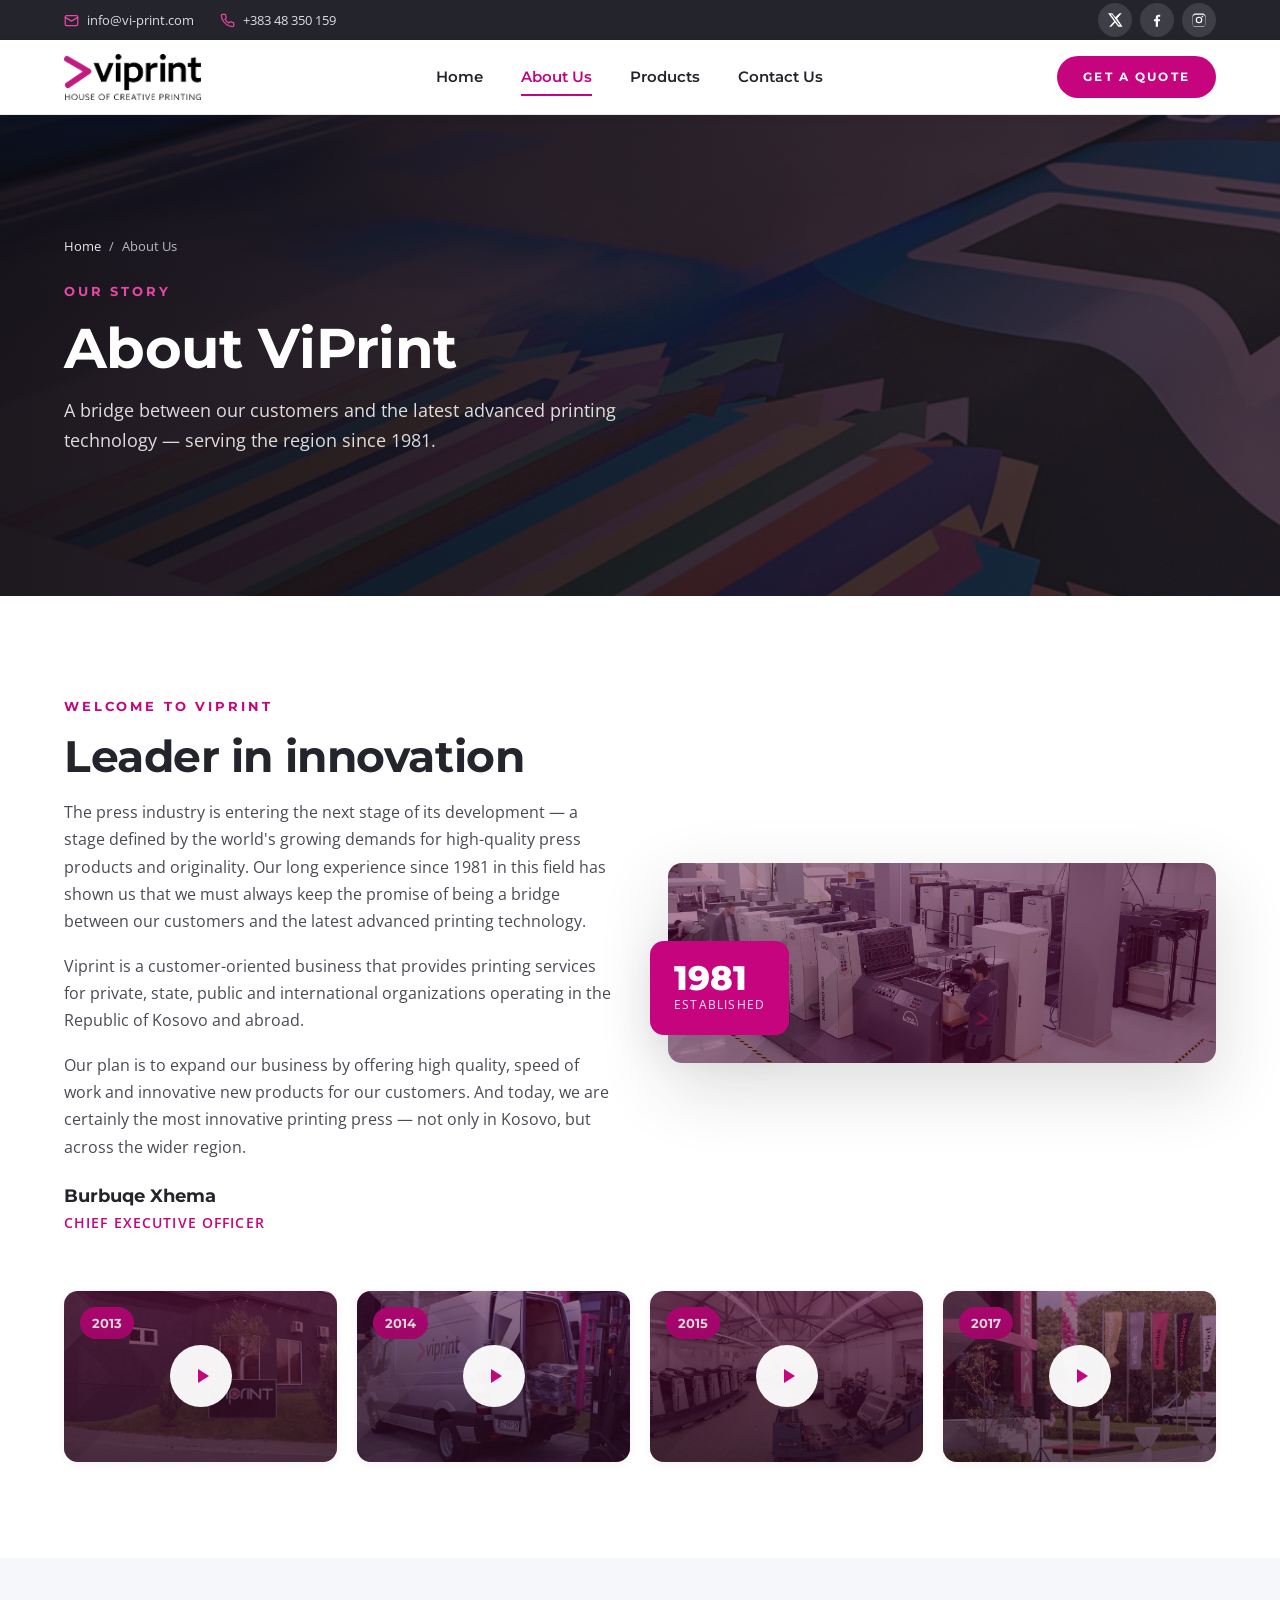
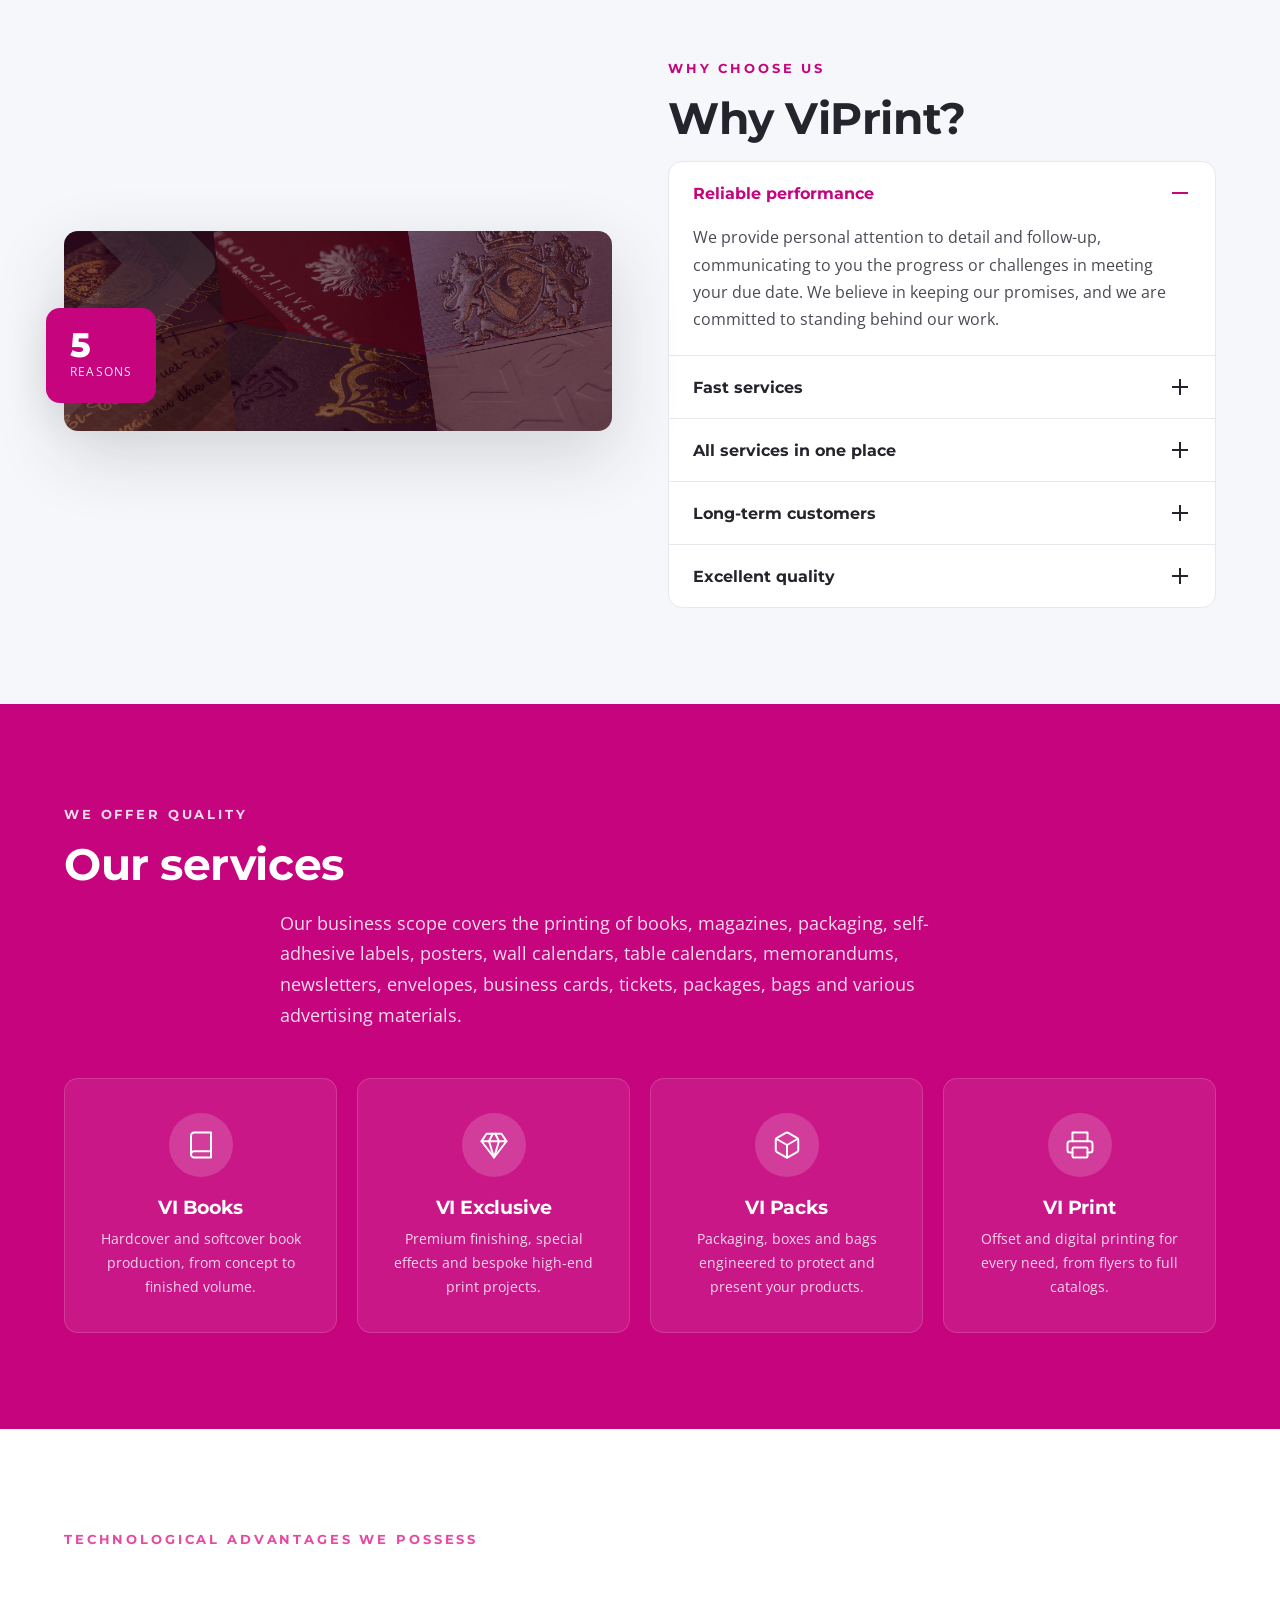
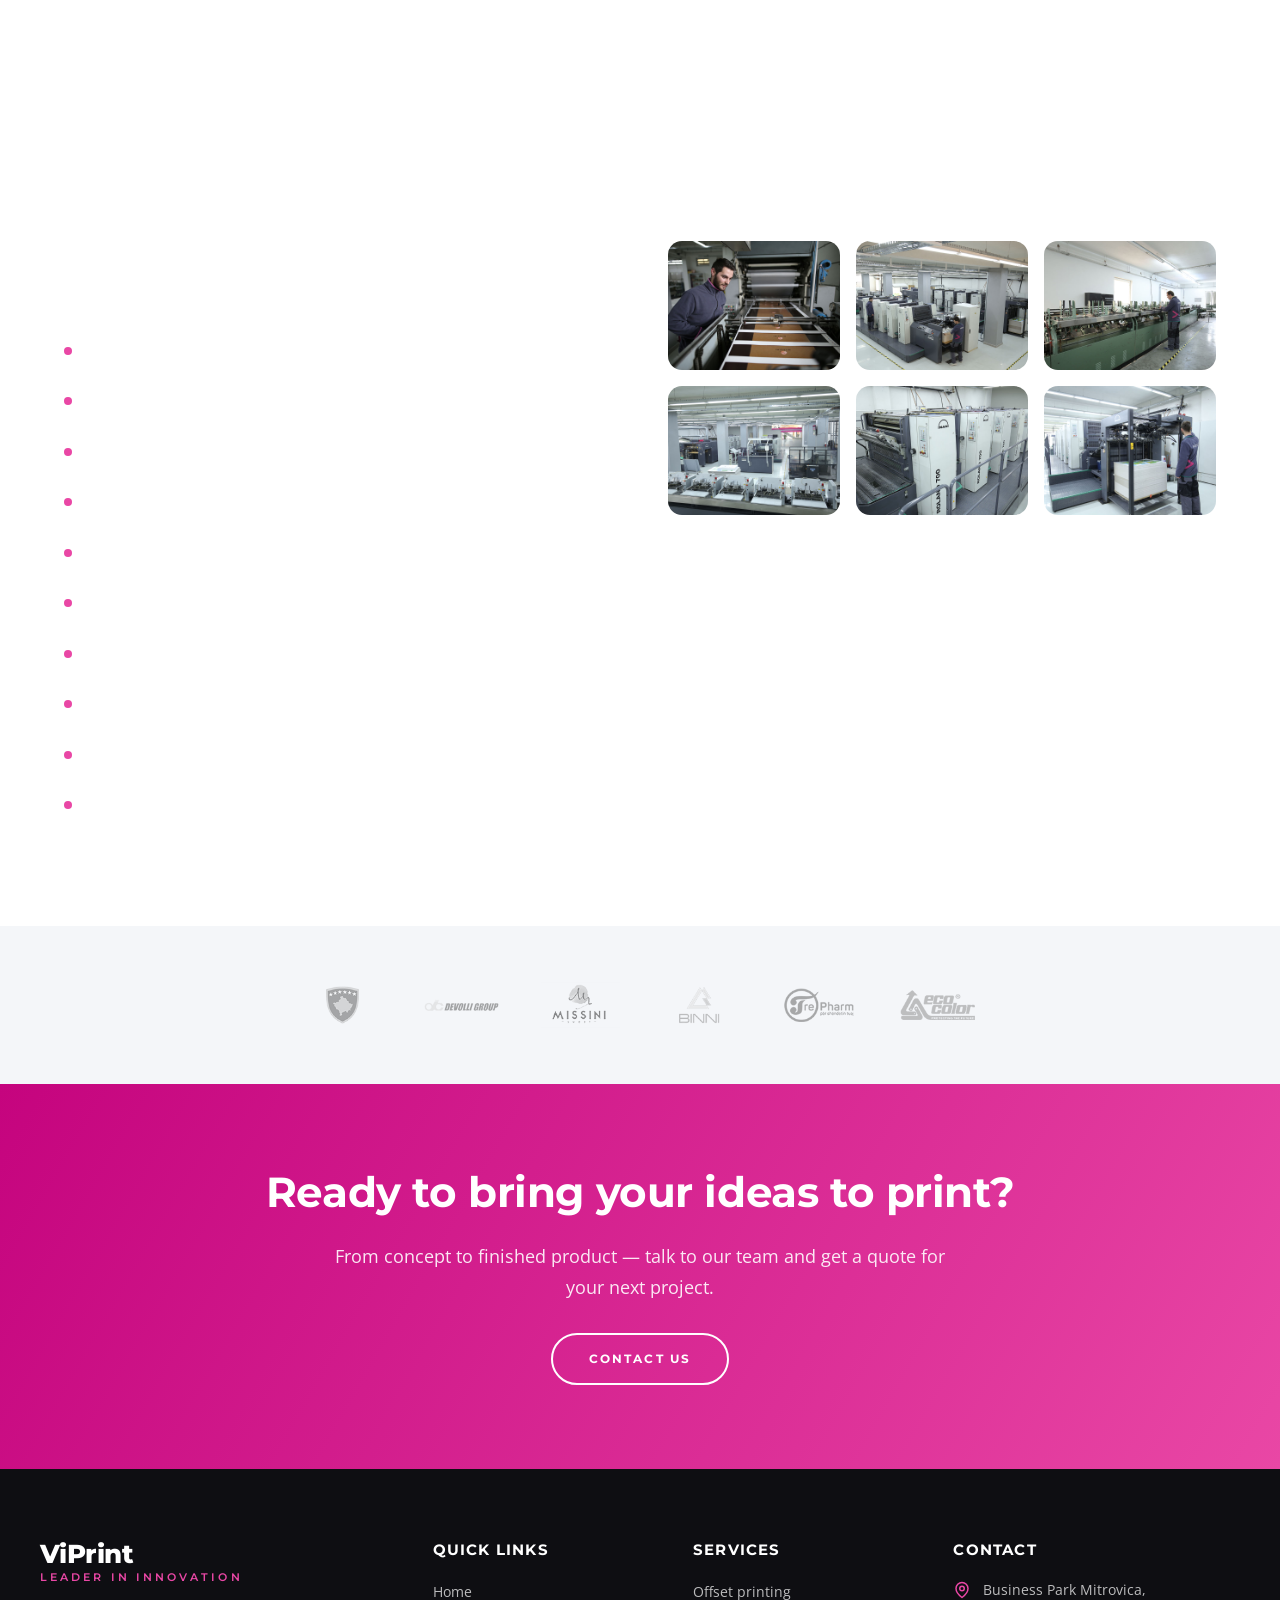
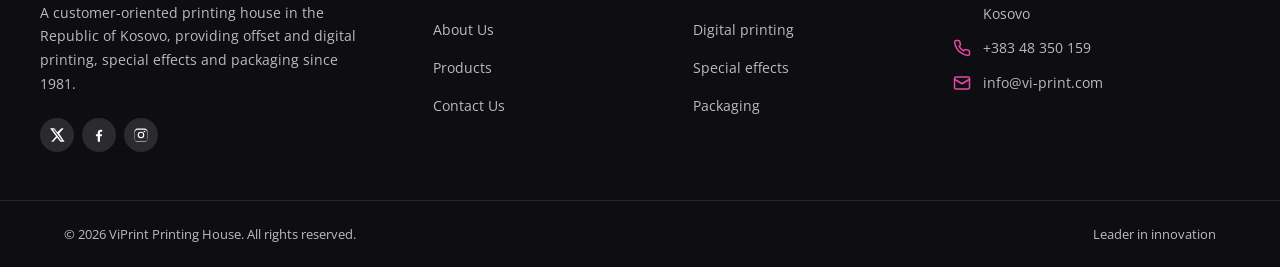
==== about.html @ cc1f87f1 "commit1" ====
<!DOCTYPE html>
<html lang="en">
<head>
  <meta charset="UTF-8" />
  <meta name="viewport" content="width=device-width, initial-scale=1.0" />
  <title>About Us — ViPrint | Leader in Innovation</title>
  <meta name="description" content="Learn about ViPrint — a customer-oriented printing house in Kosovo providing offset and digital printing since 1981." />
  <link rel="preconnect" href="https://fonts.googleapis.com" />
  <link rel="preconnect" href="https://fonts.gstatic.com" crossorigin />
  <link href="https://fonts.googleapis.com/css2?family=Montserrat:wght@500;600;700;800&family=Open+Sans:wght@400;600;700&display=swap" rel="stylesheet" />
  <link rel="stylesheet" href="css/style.css" />
</head>
<body>

  <!-- ============================ HEADER ============================ -->
  <header class="site-header">
    <div class="topbar">
      <div class="container topbar-inner">
        <div class="topbar-contact">
          <a href="mailto:info@vi-print.com">
            <svg viewBox="0 0 24 24" fill="none" stroke-width="2" stroke-linecap="round" stroke-linejoin="round"><rect x="2" y="4" width="20" height="16" rx="2"/><path d="m22 7-10 6L2 7"/></svg>
            <span class="hide-sm">info@vi-print.com</span>
          </a>
          <a href="tel:+38348350159">
            <svg viewBox="0 0 24 24" fill="none" stroke-width="2" stroke-linecap="round" stroke-linejoin="round"><path d="M22 16.92v3a2 2 0 0 1-2.18 2 19.79 19.79 0 0 1-8.63-3.07 19.5 19.5 0 0 1-6-6 19.79 19.79 0 0 1-3.07-8.67A2 2 0 0 1 4.11 2h3a2 2 0 0 1 2 1.72 12.84 12.84 0 0 0 .7 2.81 2 2 0 0 1-.45 2.11L8.09 9.91a16 16 0 0 0 6 6l1.27-1.27a2 2 0 0 1 2.11-.45 12.84 12.84 0 0 0 2.81.7A2 2 0 0 1 22 16.92z"/></svg>
            <span class="hide-sm">+383 48 350 159</span>
          </a>
        </div>
        <div class="social topbar-social">
          <a href="https://twitter.com/viprintks" target="_blank" rel="noopener" aria-label="Twitter"><svg viewBox="0 0 24 24"><path d="M18.9 2H22l-6.8 7.8L23.3 22h-6.3l-4.9-6.4L6.5 22H3.4l7.3-8.3L1.6 2h6.4l4.4 5.9L18.9 2zm-1.1 18h1.7L7.6 3.9H5.8L17.8 20z"/></svg></a>
          <a href="https://web.facebook.com/viprintks/" target="_blank" rel="noopener" aria-label="Facebook"><svg viewBox="0 0 24 24"><path d="M13.5 22v-8h2.7l.4-3.2h-3.1V8.7c0-.9.3-1.6 1.6-1.6h1.7V4.2c-.3 0-1.3-.1-2.5-.1-2.5 0-4.2 1.5-4.2 4.3v2.4H7.4V14h2.7v8h3.4z"/></svg></a>
          <a href="https://www.instagram.com/viprintks/" target="_blank" rel="noopener" aria-label="Instagram"><svg viewBox="0 0 24 24"><path d="M12 2.2c3.2 0 3.6 0 4.8.1 1.2.1 1.8.2 2.2.4.6.2 1 .5 1.4.9.4.4.7.8.9 1.4.2.4.4 1 .4 2.2.1 1.2.1 1.6.1 4.8s0 3.6-.1 4.8c-.1 1.2-.2 1.8-.4 2.2-.2.6-.5 1-.9 1.4-.4.4-.8.7-1.4.9-.4.2-1 .4-2.2.4-1.2.1-1.6.1-4.8.1s-3.6 0-4.8-.1c-1.2-.1-1.8-.2-2.2-.4-.6-.2-1-.5-1.4-.9-.4-.4-.7-.8-.9-1.4-.2-.4-.4-1-.4-2.2C2.2 15.6 2.2 15.2 2.2 12s0-3.6.1-4.8c.1-1.2.2-1.8.4-2.2.2-.6.5-1 .9-1.4.4-.4.8-.7 1.4-.9.4-.2 1-.4 2.2-.4C8.4 2.2 8.8 2.2 12 2.2zm0 1.8c-3.1 0-3.5 0-4.7.1-1.1.1-1.7.2-2.1.4-.5.2-.9.4-1.2.8-.4.4-.6.7-.8 1.2-.2.4-.3 1-.4 2.1-.1 1.2-.1 1.6-.1 4.7s0 3.5.1 4.7c.1 1.1.2 1.7.4 2.1.2.5.4.9.8 1.2.4.4.7.6 1.2.8.4.2 1 .3 2.1.4 1.2.1 1.6.1 4.7.1s3.5 0 4.7-.1c1.1-.1 1.7-.2 2.1-.4.5-.2.9-.4 1.2-.8.4-.4.6-.7.8-1.2.2-.4.3-1 .4-2.1.1-1.2.1-1.6.1-4.7s0-3.5-.1-4.7c-.1-1.1-.2-1.7-.4-2.1-.2-.5-.4-.9-.8-1.2-.4-.4-.7-.6-1.2-.8-.4-.2-1-.3-2.1-.4-1.2-.1-1.6-.1-4.7-.1zm0 3.1a4.9 4.9 0 1 1 0 9.8 4.9 4.9 0 0 1 0-9.8zm0 8.1a3.2 3.2 0 1 0 0-6.4 3.2 3.2 0 0 0 0 6.4zm6.2-8.3a1.1 1.1 0 1 1-2.3 0 1.1 1.1 0 0 1 2.3 0z"/></svg></a>
        </div>
      </div>
    </div>
    <div class="mainbar">
      <div class="container mainbar-inner">
        <a class="brand" href="index.html"><img src="assets/Logo_Black-1.png" alt="ViPrint — Leader in innovation" /></a>
        <nav class="nav" id="nav">
          <a href="index.html">Home</a>
          <a href="about.html">About Us</a>
          <a href="products.html">Products</a>
          <a href="contact.html">Contact Us</a>
        </nav>
        <a href="contact.html" class="btn btn-primary header-cta">Get a Quote</a>
        <button class="nav-toggle" id="navToggle" aria-label="Menu"><span></span><span></span><span></span></button>
      </div>
    </div>
  </header>

  <!-- ============================ PAGE HERO ============================ -->
  <section class="page-hero" style="background-image:url('assets/header-bg.jpg')">
    <div class="container">
      <nav class="breadcrumb"><a href="index.html">Home</a><span>/</span><span>About Us</span></nav>
      <span class="eyebrow">Our story</span>
      <h1>About ViPrint</h1>
      <p>A bridge between our customers and the latest advanced printing technology — serving the region since 1981.</p>
    </div>
  </section>

  <!-- ============================ ABOUT STORY ============================ -->
  <section class="section">
    <div class="container">
      <div class="split">
        <div class="reveal">
          <span class="eyebrow">Welcome to ViPrint</span>
          <h2 class="section-title">Leader in innovation</h2>
          <p>The press industry is entering the next stage of its development — a stage defined by the world's growing demands for high-quality press products and originality. Our long experience since 1981 in this field has shown us that we must always keep the promise of being a bridge between our customers and the latest advanced printing technology.</p>
          <p>Viprint is a customer-oriented business that provides printing services for private, state, public and international organizations operating in the Republic of Kosovo and abroad.</p>
          <p>Our plan is to expand our business by offering high quality, speed of work and innovative new products for our customers. And today, we are certainly the most innovative printing press — not only in Kosovo, but across the wider region.</p>
          <div class="ceo" style="margin-top:20px">
            <div class="name">Burbuqe Xhema</div>
            <div class="role">Chief Executive Officer</div>
          </div>
        </div>
        <div class="split-media reveal" data-delay="1">
          <img src="assets/slide-2.jpg" alt="ViPrint printing press in operation" />
          <div class="badge">
            <div class="big">1981</div>
            <div class="small">Established</div>
          </div>
        </div>
      </div>

      <div class="video-grid" style="margin-top:56px">
        <a class="video-card reveal" href="https://www.youtube.com/embed/PHViWbYY6yo" target="_blank" rel="noopener">
          <span class="year">2013</span>
          <img src="assets/video-cover-2013.jpg" alt="ViPrint 2013" />
          <span class="play"><span><svg viewBox="0 0 24 24"><path d="M8 5v14l11-7z"/></svg></span></span>
        </a>
        <a class="video-card reveal" data-delay="1" href="https://www.youtube.com/embed/uRYM4wLp5lc" target="_blank" rel="noopener">
          <span class="year">2014</span>
          <img src="assets/video-cover-2014.jpg" alt="ViPrint 2014" />
          <span class="play"><span><svg viewBox="0 0 24 24"><path d="M8 5v14l11-7z"/></svg></span></span>
        </a>
        <a class="video-card reveal" data-delay="2" href="https://www.youtube.com/embed/Z9H-w3YmGgg" target="_blank" rel="noopener">
          <span class="year">2015</span>
          <img src="assets/video-cover-2015.jpg" alt="ViPrint 2015" />
          <span class="play"><span><svg viewBox="0 0 24 24"><path d="M8 5v14l11-7z"/></svg></span></span>
        </a>
        <a class="video-card reveal" data-delay="3" href="https://www.youtube.com/embed/pUhN_nI8fGs" target="_blank" rel="noopener">
          <span class="year">2017</span>
          <img src="assets/video-cover-2017.jpg" alt="ViPrint 2017" />
          <span class="play"><span><svg viewBox="0 0 24 24"><path d="M8 5v14l11-7z"/></svg></span></span>
        </a>
      </div>
    </div>
  </section>

  <!-- ============================ WHY VIPRINT ============================ -->
  <section class="section section--tinted">
    <div class="container">
      <div class="split">
        <div class="split-media reveal">
          <img src="assets/slide-3.jpg" alt="Special printing effects" />
          <div class="badge">
            <div class="big">5</div>
            <div class="small">Reasons</div>
          </div>
        </div>
        <div class="reveal" data-delay="1">
          <span class="eyebrow">Why choose us</span>
          <h2 class="section-title">Why ViPrint?</h2>
          <div class="accordion">
            <div class="acc-item">
              <button class="acc-head" type="button">Reliable performance<span class="acc-icon"></span></button>
              <div class="acc-body"><div class="acc-body-inner"><p>We provide personal attention to detail and follow-up, communicating to you the progress or challenges in meeting your due date. We believe in keeping our promises, and we are committed to standing behind our work.</p></div></div>
            </div>
            <div class="acc-item">
              <button class="acc-head" type="button">Fast services<span class="acc-icon"></span></button>
              <div class="acc-body"><div class="acc-body-inner"><p>Realizing how important deadlines are to our customers, we never take on jobs unless we are sure we can complete them on time. We value your time, and offer your business the convenience of pickup and delivery.</p></div></div>
            </div>
            <div class="acc-item">
              <button class="acc-head" type="button">All services in one place<span class="acc-icon"></span></button>
              <div class="acc-body"><div class="acc-body-inner"><p>Would you like to deal with just one printing house that meets all your needs? From filming, printing, lamination and die cutting to special effects and much more — you'll find every service at ViPrint.</p></div></div>
            </div>
            <div class="acc-item">
              <button class="acc-head" type="button">Long-term customers<span class="acc-icon"></span></button>
              <div class="acc-body"><div class="acc-body-inner"><p>ViPrint is intended to serve as your long-term partner — supporting and meeting your needs through a wide range of products designed specifically for you.</p></div></div>
            </div>
            <div class="acc-item">
              <button class="acc-head" type="button">Excellent quality<span class="acc-icon"></span></button>
              <div class="acc-body"><div class="acc-body-inner"><p>From simple one- or two-color jobs to high-end full-color commercial offset printing, our quality is exceptional. We complete your projects correctly — the first time.</p></div></div>
            </div>
          </div>
        </div>
      </div>
    </div>
  </section>

  <!-- ============================ SERVICES ============================ -->
  <section class="services-band section" id="services">
    <div class="container">
      <div class="section-head center reveal">
        <span class="eyebrow">We offer quality</span>
        <h2 class="section-title">Our services</h2>
        <p class="section-lead" style="color:rgba(255,255,255,.85)">Our business scope covers the printing of books, magazines, packaging, self-adhesive labels, posters, wall calendars, table calendars, memorandums, newsletters, envelopes, business cards, tickets, packages, bags and various advertising materials.</p>
      </div>
      <div class="services-grid">
        <div class="service-tile reveal">
          <div class="icon"><svg viewBox="0 0 24 24" fill="none" stroke-width="1.6" stroke-linecap="round" stroke-linejoin="round"><path d="M4 19.5A2.5 2.5 0 0 1 6.5 17H20"/><path d="M6.5 2H20v20H6.5A2.5 2.5 0 0 1 4 19.5v-15A2.5 2.5 0 0 1 6.5 2z"/></svg></div>
          <h3>VI Books</h3>
          <p>Hardcover and softcover book production, from concept to finished volume.</p>
        </div>
        <div class="service-tile reveal" data-delay="1">
          <div class="icon"><svg viewBox="0 0 24 24" fill="none" stroke-width="1.6" stroke-linecap="round" stroke-linejoin="round"><path d="M6 3h12l4 6-10 13L2 9z"/><path d="M11 3 8 9l4 13 4-13-3-6"/><path d="M2 9h20"/></svg></div>
          <h3>VI Exclusive</h3>
          <p>Premium finishing, special effects and bespoke high-end print projects.</p>
        </div>
        <div class="service-tile reveal" data-delay="2">
          <div class="icon"><svg viewBox="0 0 24 24" fill="none" stroke-width="1.6" stroke-linecap="round" stroke-linejoin="round"><path d="M21 8a2 2 0 0 0-1-1.73l-7-4a2 2 0 0 0-2 0l-7 4A2 2 0 0 0 3 8v8a2 2 0 0 0 1 1.73l7 4a2 2 0 0 0 2 0l7-4A2 2 0 0 0 21 16z"/><path d="m3.3 7 8.7 5 8.7-5"/><path d="M12 22V12"/></svg></div>
          <h3>VI Packs</h3>
          <p>Packaging, boxes and bags engineered to protect and present your products.</p>
        </div>
        <div class="service-tile reveal" data-delay="3">
          <div class="icon"><svg viewBox="0 0 24 24" fill="none" stroke-width="1.6" stroke-linecap="round" stroke-linejoin="round"><path d="M6 9V2h12v7"/><path d="M6 18H4a2 2 0 0 1-2-2v-5a2 2 0 0 1 2-2h16a2 2 0 0 1 2 2v5a2 2 0 0 1-2 2h-2"/><rect x="6" y="14" width="12" height="8" rx="1"/></svg></div>
          <h3>VI Print</h3>
          <p>Offset and digital printing for every need, from flyers to full catalogs.</p>
        </div>
      </div>
    </div>
  </section>

  <!-- ============================ MACHINERY ============================ -->
  <section class="machinery-band section" id="machinery">
    <div class="container">
      <div class="machinery-layout">
        <div class="reveal">
          <span class="eyebrow">Technological advantages we possess</span>
          <h2 class="section-title">Sophisticated machinery</h2>
          <p class="section-lead" style="margin-bottom:28px">Owning the most modern printing machinery gives ViPrint an edge over the competition. In December 2016, ViPrint put into service a B1-format (100×70 cm) offset press from Man Roland, along with other paper and cardboard processing machines. ViPrint is also the first company in Kosovo to use a special-effects varnishing machine and a 3D-relief printing machine with gold and silver foil.</p>
          <ul class="machinery-list">
            <li><span class="dot"></span>Man Roland 305 — five-color B2 offset press</li>
            <li><span class="dot"></span>Man Roland 705 — five-color B1 offset press</li>
            <li><span class="dot"></span>Man Miller TP4 — two-color offset press</li>
            <li><span class="dot"></span>Man Roland 201 — one-color offset press</li>
            <li><span class="dot"></span>Heidelberg GTO — one-color offset press</li>
            <li><span class="dot"></span>Cron-Kodak — computer-to-plate system</li>
            <li><span class="dot"></span>MBO 66 / 54 — paper folding machines</li>
            <li><span class="dot"></span>Miller Martin &amp; Heidelberg ST300 — stitching &amp; cutting</li>
            <li><span class="dot"></span>Horizon — book binding</li>
            <li><span class="dot"></span>…and a host of other devices</li>
          </ul>
        </div>
        <div class="machinery-slider reveal" data-delay="1">
          <div class="m-slide"><img src="assets/machinery-01.jpg" alt="ViPrint machinery" /></div>
          <div class="m-slide"><img src="assets/machinery-02.jpg" alt="ViPrint machinery" /></div>
          <div class="m-slide"><img src="assets/machinery-03.jpg" alt="ViPrint machinery" /></div>
          <div class="m-slide"><img src="assets/machinery-04.jpg" alt="ViPrint machinery" /></div>
          <div class="m-slide"><img src="assets/machinery-05.jpg" alt="ViPrint machinery" /></div>
          <div class="m-slide"><img src="assets/machinery-06.jpg" alt="ViPrint machinery" /></div>
        </div>
      </div>
    </div>
  </section>

  <!-- ============================ CLIENTS ============================ -->
  <section class="clients-strip">
    <div class="container">
      <div class="clients-grid reveal">
        <img src="assets/01-client.png" alt="Client logo" />
        <img src="assets/02-client.png" alt="Client logo" />
        <img src="assets/03-client.png" alt="Client logo" />
        <img src="assets/04-binni.png" alt="Client logo" />
        <img src="assets/05-client.png" alt="Client logo" />
        <img src="assets/06-client.png" alt="Client logo" />
      </div>
    </div>
  </section>

  <!-- ============================ CTA ============================ -->
  <section class="cta-band">
    <div class="container reveal">
      <h2>Ready to bring your ideas to print?</h2>
      <p>From concept to finished product — talk to our team and get a quote for your next project.</p>
      <a href="contact.html" class="btn btn-outline btn-lg">Contact us</a>
    </div>
  </section>

  <!-- ============================ FOOTER ============================ -->
  <footer class="site-footer">
    <div class="container footer-main">
      <div class="footer-grid">
        <div class="footer-brand">
          <div class="brand-text">ViPrint<span>Leader in innovation</span></div>
          <p>A customer-oriented printing house in the Republic of Kosovo, providing offset and digital printing, special effects and packaging since 1981.</p>
          <div class="social">
            <a href="https://twitter.com/viprintks" target="_blank" rel="noopener" aria-label="Twitter"><svg viewBox="0 0 24 24"><path d="M18.9 2H22l-6.8 7.8L23.3 22h-6.3l-4.9-6.4L6.5 22H3.4l7.3-8.3L1.6 2h6.4l4.4 5.9L18.9 2zm-1.1 18h1.7L7.6 3.9H5.8L17.8 20z"/></svg></a>
            <a href="https://web.facebook.com/viprintks/" target="_blank" rel="noopener" aria-label="Facebook"><svg viewBox="0 0 24 24"><path d="M13.5 22v-8h2.7l.4-3.2h-3.1V8.7c0-.9.3-1.6 1.6-1.6h1.7V4.2c-.3 0-1.3-.1-2.5-.1-2.5 0-4.2 1.5-4.2 4.3v2.4H7.4V14h2.7v8h3.4z"/></svg></a>
            <a href="https://www.instagram.com/viprintks/" target="_blank" rel="noopener" aria-label="Instagram"><svg viewBox="0 0 24 24"><path d="M12 2.2c3.2 0 3.6 0 4.8.1 1.2.1 1.8.2 2.2.4.6.2 1 .5 1.4.9.4.4.7.8.9 1.4.2.4.4 1 .4 2.2.1 1.2.1 1.6.1 4.8s0 3.6-.1 4.8c-.1 1.2-.2 1.8-.4 2.2-.2.6-.5 1-.9 1.4-.4.4-.8.7-1.4.9-.4.2-1 .4-2.2.4-1.2.1-1.6.1-4.8.1s-3.6 0-4.8-.1c-1.2-.1-1.8-.2-2.2-.4-.6-.2-1-.5-1.4-.9-.4-.4-.7-.8-.9-1.4-.2-.4-.4-1-.4-2.2C2.2 15.6 2.2 15.2 2.2 12s0-3.6.1-4.8c.1-1.2.2-1.8.4-2.2.2-.6.5-1 .9-1.4.4-.4.8-.7 1.4-.9.4-.2 1-.4 2.2-.4C8.4 2.2 8.8 2.2 12 2.2zm0 1.8c-3.1 0-3.5 0-4.7.1-1.1.1-1.7.2-2.1.4-.5.2-.9.4-1.2.8-.4.4-.6.7-.8 1.2-.2.4-.3 1-.4 2.1-.1 1.2-.1 1.6-.1 4.7s0 3.5.1 4.7c.1 1.1.2 1.7.4 2.1.2.5.4.9.8 1.2.4.4.7.6 1.2.8.4.2 1 .3 2.1.4 1.2.1 1.6.1 4.7.1s3.5 0 4.7-.1c1.1-.1 1.7-.2 2.1-.4.5-.2.9-.4 1.2-.8.4-.4.6-.7.8-1.2.2-.4.3-1 .4-2.1.1-1.2.1-1.6.1-4.7s0-3.5-.1-4.7c-.1-1.1-.2-1.7-.4-2.1-.2-.5-.4-.9-.8-1.2-.4-.4-.7-.6-1.2-.8-.4-.2-1-.3-2.1-.4-1.2-.1-1.6-.1-4.7-.1zm0 3.1a4.9 4.9 0 1 1 0 9.8 4.9 4.9 0 0 1 0-9.8zm0 8.1a3.2 3.2 0 1 0 0-6.4 3.2 3.2 0 0 0 0 6.4zm6.2-8.3a1.1 1.1 0 1 1-2.3 0 1.1 1.1 0 0 1 2.3 0z"/></svg></a>
          </div>
        </div>
        <div class="footer-col">
          <h4>Quick links</h4>
          <ul>
            <li><a href="index.html">Home</a></li>
            <li><a href="about.html">About Us</a></li>
            <li><a href="products.html">Products</a></li>
            <li><a href="contact.html">Contact Us</a></li>
          </ul>
        </div>
        <div class="footer-col">
          <h4>Services</h4>
          <ul>
            <li><a href="about.html#services">Offset printing</a></li>
            <li><a href="about.html#services">Digital printing</a></li>
            <li><a href="products.html">Special effects</a></li>
            <li><a href="products.html">Packaging</a></li>
          </ul>
        </div>
        <div class="footer-col">
          <h4>Contact</h4>
          <ul class="footer-contact">
            <li><svg viewBox="0 0 24 24" fill="none" stroke-width="2" stroke-linecap="round" stroke-linejoin="round"><path d="M20 10c0 6-8 12-8 12s-8-6-8-12a8 8 0 0 1 16 0z"/><circle cx="12" cy="10" r="3"/></svg><span>Business Park Mitrovica,<br />Kosovo</span></li>
            <li><svg viewBox="0 0 24 24" fill="none" stroke-width="2" stroke-linecap="round" stroke-linejoin="round"><path d="M22 16.92v3a2 2 0 0 1-2.18 2 19.79 19.79 0 0 1-8.63-3.07 19.5 19.5 0 0 1-6-6 19.79 19.79 0 0 1-3.07-8.67A2 2 0 0 1 4.11 2h3a2 2 0 0 1 2 1.72 12.84 12.84 0 0 0 .7 2.81 2 2 0 0 1-.45 2.11L8.09 9.91a16 16 0 0 0 6 6l1.27-1.27a2 2 0 0 1 2.11-.45 12.84 12.84 0 0 0 2.81.7A2 2 0 0 1 22 16.92z"/></svg><a href="tel:+38348350159">+383 48 350 159</a></li>
            <li><svg viewBox="0 0 24 24" fill="none" stroke-width="2" stroke-linecap="round" stroke-linejoin="round"><rect x="2" y="4" width="20" height="16" rx="2"/><path d="m22 7-10 6L2 7"/></svg><a href="mailto:info@vi-print.com">info@vi-print.com</a></li>
          </ul>
        </div>
      </div>
    </div>
    <div class="footer-bottom">
      <div class="container" style="display:flex;align-items:center;justify-content:space-between;flex-wrap:wrap;gap:12px">
        <span>© <span id="year">2026</span> ViPrint Printing House. All rights reserved.</span>
        <span>Leader in innovation</span>
      </div>
    </div>
  </footer>

  <button class="to-top" id="toTop" aria-label="Back to top"><svg viewBox="0 0 24 24" fill="none" stroke-width="2.4" stroke-linecap="round" stroke-linejoin="round"><path d="M12 19V5"/><path d="m5 12 7-7 7 7"/></svg></button>

  <script src="js/main.js"></script>
</body>
</html>
---- css/style.css ----
/* ==========================================================================
   ViPrint — Leader in Innovation
   A modern single-site recreation of vi-print.com
   Brand: magenta #c5047e / accents #e947a5 / ink #23242c
   ========================================================================== */

:root {
  --pink:        #c5047e;
  --pink-dark:   #a5036a;
  --pink-light:  #e947a5;
  --pink-soft:   rgba(197, 4, 126, 0.10);
  --ink:         #23242c;
  --ink-2:       #23252d;
  --near-black:  #0e0e12;
  --blush:       #e8ced7;
  --bg-light:    #f5f7fa;
  --bg-light-2:  #f4f6f9;
  --white:       #ffffff;
  --text:        #4a4a55;
  --muted:       #7a7a85;
  --border:      #e7e7ed;
  --radius:      14px;
  --radius-pill: 40px;
  --shadow-sm:   0 2px 10px rgba(35, 36, 44, 0.06);
  --shadow-md:   0 12px 40px rgba(35, 36, 44, 0.10);
  --shadow-lg:   0 24px 70px rgba(35, 36, 44, 0.16);
  --font-head:   'Montserrat', 'Raleway', -apple-system, 'Segoe UI', sans-serif;
  --font-body:   'Open Sans', -apple-system, 'Segoe UI', sans-serif;
  --header-h:    74px;
}

/* ---------- Reset ---------- */
*, *::before, *::after { box-sizing: border-box; }
html { scroll-behavior: smooth; -webkit-text-size-adjust: 100%; }
body {
  margin: 0;
  font-family: var(--font-body);
  color: var(--text);
  background: var(--white);
  line-height: 1.7;
  font-size: 16px;
  -webkit-font-smoothing: antialiased;
}
img { max-width: 100%; display: block; }
a { color: var(--pink); text-decoration: none; }
a:hover { color: var(--pink-dark); }
h1, h2, h3, h4, h5, h6 {
  font-family: var(--font-head);
  color: var(--ink);
  line-height: 1.15;
  margin: 0 0 .6em;
  font-weight: 700;
  letter-spacing: -0.01em;
}
p { margin: 0 0 1.1em; }
ul { margin: 0; padding: 0; list-style: none; }
button { font-family: inherit; cursor: pointer; }
.container { width: 100%; max-width: 1200px; margin: 0 auto; padding: 0 24px; }
.section { padding: 96px 0; }
.section--tight { padding: 72px 0; }
.section--tinted { background: var(--bg-light); }
.text-center { text-align: center; }

/* ---------- Section headers ---------- */
.eyebrow {
  display: inline-block;
  font-family: var(--font-head);
  font-weight: 700;
  font-size: 13px;
  letter-spacing: 0.22em;
  text-transform: uppercase;
  color: var(--pink);
  margin-bottom: 14px;
}
.section-title { font-size: clamp(30px, 4vw, 44px); margin-bottom: 18px; }
.section-title--light { color: #fff; }
.section-lead { max-width: 720px; font-size: 18px; color: var(--muted); }
.section-lead--light { color: rgba(255,255,255,0.82); }
.section-head { margin-bottom: 48px; }
.section-head.center .section-lead { margin-left: auto; margin-right: auto; }

/* ---------- Buttons ---------- */
.btn {
  display: inline-flex;
  align-items: center;
  gap: 10px;
  font-family: var(--font-head);
  font-weight: 700;
  font-size: 12px;
  letter-spacing: 0.18em;
  text-transform: uppercase;
  padding: 16px 30px;
  border-radius: var(--radius-pill);
  border: 2px solid transparent;
  transition: all .3s ease;
  line-height: 1;
  white-space: nowrap;
}
.btn-primary {
  background: var(--pink);
  color: #fff;
}
.btn-primary:hover { background: var(--pink-dark); color: #fff; transform: translateY(-2px); box-shadow: 0 12px 26px rgba(197,4,126,.35); }
.btn-outline {
  border-color: #fff;
  color: #fff;
}
.btn-outline:hover { background: #fff; color: var(--ink); }
.btn-dark {
  background: var(--ink);
  color: #fff;
}
.btn-dark:hover { background: var(--near-black); color: #fff; transform: translateY(-2px); box-shadow: 0 12px 26px rgba(14,14,18,.25); }
.btn-lg { padding: 18px 36px; }

/* ==========================================================================
   Header
   ========================================================================== */
.site-header { position: relative; z-index: 50; }
.topbar {
  background: var(--ink);
  color: rgba(255,255,255,0.85);
  font-size: 13px;
}
.topbar-inner {
  display: flex;
  align-items: center;
  justify-content: space-between;
  gap: 20px;
  min-height: 40px;
}
.topbar-contact { display: flex; gap: 26px; }
.topbar-contact a {
  color: rgba(255,255,255,0.85);
  display: inline-flex;
  align-items: center;
  gap: 8px;
}
.topbar-contact a:hover { color: #fff; }
.topbar-contact svg { width: 15px; height: 15px; stroke: var(--pink-light); }
.topbar-social { display: flex; gap: 6px; }

.social { display: flex; align-items: center; gap: 8px; }
.social a {
  width: 34px; height: 34px;
  display: inline-flex; align-items: center; justify-content: center;
  border-radius: 50%;
  background: rgba(255,255,255,0.12);
  color: #fff;
  transition: all .25s ease;
}
.social a svg { width: 16px; height: 16px; fill: currentColor; }
.social a:hover { background: var(--pink); color: #fff; transform: translateY(-2px); }
.social--dark a { background: var(--bg-light); color: var(--ink); }
.social--dark a:hover { background: var(--pink); color: #fff; }

.mainbar {
  background: #fff;
  border-bottom: 1px solid var(--border);
  position: sticky;
  top: 0;
  z-index: 60;
  box-shadow: var(--shadow-sm);
}
.mainbar-inner {
  display: flex;
  align-items: center;
  justify-content: space-between;
  gap: 24px;
  height: var(--header-h);
}
.brand { display: flex; align-items: center; }
.brand img { height: 46px; width: auto; }
.brand-text {
  font-family: var(--font-head);
  font-weight: 800;
  font-size: 26px;
  letter-spacing: -0.02em;
  color: #fff;
  line-height: 1;
}
.brand-text span {
  display: block;
  font-size: 11px;
  font-weight: 600;
  letter-spacing: 0.28em;
  text-transform: uppercase;
  color: var(--pink-light);
  margin-top: 5px;
}

.nav { display: flex; align-items: center; gap: 6px; }
.nav a {
  font-family: var(--font-head);
  font-weight: 600;
  font-size: 15px;
  color: var(--ink);
  padding: 10px 16px;
  border-radius: 8px;
  position: relative;
  transition: color .25s ease;
}
.nav a::after {
  content: "";
  position: absolute;
  left: 16px; right: 16px; bottom: 4px;
  height: 2px;
  background: var(--pink);
  transform: scaleX(0);
  transform-origin: left;
  transition: transform .3s ease;
}
.nav a:hover, .nav a.active { color: var(--pink); }
.nav a:hover::after, .nav a.active::after { transform: scaleX(1); }

.header-cta { padding: 13px 24px; }
.nav-toggle {
  display: none;
  background: none;
  border: none;
  width: 44px; height: 44px;
  flex-direction: column;
  align-items: center;
  justify-content: center;
  gap: 5px;
}
.nav-toggle span {
  display: block; width: 24px; height: 2px;
  background: var(--ink); border-radius: 2px;
  transition: all .3s ease;
}
.nav-toggle.open span:nth-child(1) { transform: translateY(7px) rotate(45deg); }
.nav-toggle.open span:nth-child(2) { opacity: 0; }
.nav-toggle.open span:nth-child(3) { transform: translateY(-7px) rotate(-45deg); }

/* ==========================================================================
   Hero slider
   ========================================================================== */
.hero { position: relative; height: min(86vh, 760px); min-height: 560px; overflow: hidden; background: var(--near-black); }
.hero-slide {
  position: absolute; inset: 0;
  opacity: 0;
  transition: opacity 1s ease;
  z-index: 1;
}
.hero-slide.active { opacity: 1; z-index: 2; }
.hero-slide .bg {
  position: absolute; inset: 0;
  background-size: cover;
  background-position: center;
  transform: scale(1.04);
}
.hero-slide.active .bg { animation: heroZoom 7s ease forwards; }
@keyframes heroZoom { from { transform: scale(1.04); } to { transform: scale(1.14); } }
.hero-slide::after {
  content: "";
  position: absolute; inset: 0;
  background: linear-gradient(90deg, rgba(14,14,18,0.82) 0%, rgba(35,36,44,0.55) 45%, rgba(35,36,44,0.18) 100%);
}
.hero-content {
  position: relative;
  z-index: 3;
  height: 100%;
  display: flex;
  align-items: center;
}
.hero-inner { max-width: 640px; color: #fff; }
.hero-inner .kicker {
  display: inline-block;
  font-family: var(--font-head);
  font-weight: 700;
  font-size: 13px;
  letter-spacing: 0.24em;
  text-transform: uppercase;
  color: var(--pink-light);
  margin-bottom: 20px;
}
.hero-title {
  font-size: clamp(38px, 6vw, 68px);
  font-weight: 800;
  color: #fff;
  line-height: 1.05;
  margin-bottom: 22px;
}
.hero-sub {
  font-size: clamp(16px, 2vw, 20px);
  color: rgba(255,255,255,0.9);
  max-width: 520px;
  margin-bottom: 34px;
  line-height: 1.6;
}
.hero-actions { display: flex; gap: 16px; flex-wrap: wrap; }
.hero-dots {
  position: absolute;
  right: 40px;
  top: 50%;
  transform: translateY(-50%);
  z-index: 5;
  display: flex;
  flex-direction: column;
  gap: 14px;
}
.hero-dots button {
  width: 10px; height: 10px;
  border-radius: 50%;
  border: none;
  background: rgba(255,255,255,0.35);
  padding: 0;
  transition: all .3s ease;
}
.hero-dots button.active { background: var(--pink-light); transform: scale(1.35); }

/* ==========================================================================
   Feature / intro
   ========================================================================== */
.intro-card {
  background: #fff;
  border: 1px solid var(--border);
  border-radius: var(--radius);
  padding: 42px;
  box-shadow: var(--shadow-md);
}
.ceo { margin-top: 6px; }
.ceo .name { font-family: var(--font-head); font-weight: 700; color: var(--ink); font-size: 18px; }
.ceo .role { color: var(--pink); font-size: 14px; font-weight: 600; letter-spacing: .08em; text-transform: uppercase; }

.stats { display: grid; grid-template-columns: repeat(4, 1fr); gap: 24px; margin-top: 56px; }
.stat { text-align: center; padding: 10px; }
.stat .num {
  font-family: var(--font-head);
  font-size: 46px;
  font-weight: 800;
  color: var(--pink);
  line-height: 1;
}
.stat .num .suffix { color: var(--ink); }
.stat .label { color: var(--muted); font-size: 14px; margin-top: 8px; text-transform: uppercase; letter-spacing: .06em; }

.video-grid { display: grid; grid-template-columns: repeat(4, 1fr); gap: 20px; margin-top: 40px; }
.video-card { position: relative; border-radius: var(--radius); overflow: hidden; box-shadow: var(--shadow-sm); }
.video-card img { aspect-ratio: 16/10; object-fit: cover; width: 100%; transition: transform .5s ease; }
.video-card:hover img { transform: scale(1.06); }
.video-card .play {
  position: absolute; inset: 0;
  display: flex; align-items: center; justify-content: center;
  background: linear-gradient(180deg, rgba(14,14,18,0.1), rgba(14,14,18,0.5));
  transition: background .3s ease;
}
.video-card .play span {
  width: 62px; height: 62px;
  border-radius: 50%;
  background: rgba(255,255,255,0.95);
  display: flex; align-items: center; justify-content: center;
  color: var(--pink);
  box-shadow: var(--shadow-md);
}
.video-card .play svg { width: 24px; height: 24px; fill: currentColor; margin-left: 3px; }
.video-card:hover .play { background: rgba(197,4,126,0.25); }
.video-card .year {
  position: absolute; left: 16px; top: 16px;
  background: var(--pink);
  color: #fff;
  font-family: var(--font-head);
  font-weight: 700;
  font-size: 13px;
  padding: 5px 12px;
  border-radius: 20px;
}

/* ==========================================================================
   Split / about
   ========================================================================== */
.split { display: grid; grid-template-columns: 1fr 1fr; gap: 56px; align-items: center; }
.split-media { position: relative; }
.split-media img { border-radius: var(--radius); box-shadow: var(--shadow-lg); }
.split-media .badge {
  position: absolute; left: -18px; bottom: 28px;
  background: var(--pink); color: #fff;
  border-radius: var(--radius);
  padding: 20px 24px;
  box-shadow: var(--shadow-md);
}
.split-media .badge .big { font-family: var(--font-head); font-weight: 800; font-size: 34px; line-height: 1; }
.split-media .badge .small { font-size: 12px; letter-spacing: .1em; text-transform: uppercase; opacity: .9; }

/* Accordion */
.accordion { border: 1px solid var(--border); border-radius: var(--radius); overflow: hidden; background: #fff; }
.acc-item { border-bottom: 1px solid var(--border); }
.acc-item:last-child { border-bottom: none; }
.acc-head {
  width: 100%;
  display: flex; align-items: center; justify-content: space-between;
  background: none; border: none;
  padding: 20px 24px;
  font-family: var(--font-head);
  font-weight: 700;
  font-size: 16px;
  color: var(--ink);
  text-align: left;
}
.acc-head:hover { color: var(--pink); }
.acc-item.open .acc-head { color: var(--pink); }
.acc-icon { flex: 0 0 auto; width: 22px; height: 22px; position: relative; margin-left: 12px; }
.acc-icon::before, .acc-icon::after {
  content: ""; position: absolute; background: currentColor;
  transition: transform .3s ease;
}
.acc-icon::before { left: 3px; right: 3px; top: 10px; height: 2px; }
.acc-icon::after { top: 3px; bottom: 3px; left: 10px; width: 2px; }
.acc-item.open .acc-icon::after { transform: rotate(90deg); }
.acc-body { max-height: 0; overflow: hidden; transition: max-height .4s ease; }
.acc-body-inner { padding: 0 24px 22px; color: var(--text); }
.acc-body-inner p { margin: 0; }

/* ==========================================================================
   Services
   ========================================================================== */
.services-band {
  background: var(--pink);
  color: #fff;
}
.services-band .eyebrow { color: #fff; opacity: .85; }
.services-band .section-title { color: #fff; }
.services-grid { display: grid; grid-template-columns: repeat(4, 1fr); gap: 20px; }
.service-tile {
  background: rgba(255,255,255,0.08);
  border: 1px solid rgba(255,255,255,0.14);
  border-radius: var(--radius);
  padding: 34px 28px;
  text-align: center;
  transition: all .3s ease;
}
.service-tile:hover { background: #fff; color: var(--ink); transform: translateY(-6px); box-shadow: var(--shadow-lg); }
.service-tile .icon {
  width: 64px; height: 64px;
  margin: 0 auto 20px;
  display: flex; align-items: center; justify-content: center;
  border-radius: 50%;
  background: rgba(255,255,255,0.16);
}
.service-tile .icon svg { width: 30px; height: 30px; stroke: #fff; }
.service-tile:hover .icon { background: var(--pink-soft); }
.service-tile:hover .icon svg { stroke: var(--pink); }
.service-tile h3 { color: #fff; font-size: 19px; margin: 0 0 8px; }
.service-tile:hover h3 { color: var(--ink); }
.service-tile p { color: rgba(255,255,255,0.82); font-size: 14px; margin: 0; }
.service-tile:hover p { color: var(--muted); }

/* Special effects cards */
.effects-grid { display: grid; grid-template-columns: repeat(3, 1fr); gap: 24px; }
.effect-card {
  position: relative;
  border-radius: var(--radius);
  overflow: hidden;
  aspect-ratio: 4/3;
  box-shadow: var(--shadow-sm);
}
.effect-card img { width: 100%; height: 100%; object-fit: cover; transition: transform .6s ease; }
.effect-card:hover img { transform: scale(1.08); }
.effect-card .overlay {
  position: absolute; inset: 0;
  background: linear-gradient(to top, rgba(35,36,44,0.92) 0%, rgba(197,4,126,0.45) 60%, rgba(233,71,165,0.1) 100%);
  display: flex; flex-direction: column; justify-content: flex-end;
  padding: 26px;
  opacity: .92;
  transition: opacity .3s ease;
}
.effect-card:hover .overlay { opacity: 1; }
.effect-card h3 { color: #fff; margin: 0 0 6px; font-size: 20px; }
.effect-card p { color: rgba(255,255,255,0.85); font-size: 14px; margin: 0; }

/* ==========================================================================
   Products
   ========================================================================== */
.products-grid { display: grid; grid-template-columns: repeat(4, 1fr); gap: 24px; }
.product-card {
  position: relative;
  border-radius: var(--radius);
  overflow: hidden;
  background: #fff;
  box-shadow: var(--shadow-sm);
  border: 1px solid var(--border);
  transition: all .3s ease;
}
.product-card:hover { transform: translateY(-6px); box-shadow: var(--shadow-lg); }
.product-card .thumb { position: relative; overflow: hidden; aspect-ratio: 16/10; }
.product-card .thumb img { width: 100%; height: 100%; object-fit: cover; transition: transform .6s ease; }
.product-card:hover .thumb img { transform: scale(1.07); }
.product-card .thumb::after {
  content: "";
  position: absolute; inset: 0;
  background: linear-gradient(to top, rgba(197,4,126,0.55), transparent 55%);
  opacity: 0; transition: opacity .3s ease;
}
.product-card:hover .thumb::after { opacity: 1; }
.product-card .body { padding: 20px 22px; }
.product-card h3 { font-size: 17px; margin: 0 0 6px; }
.product-card .format {
  display: inline-block;
  font-size: 11px;
  font-weight: 700;
  letter-spacing: .08em;
  text-transform: uppercase;
  color: var(--pink);
  margin-bottom: 8px;
}
.product-card p { font-size: 14px; color: var(--muted); margin: 0; }

/* ==========================================================================
   Machinery (dark band)
   ========================================================================== */
.machinery-band {
  position: relative;
  background: var(--near-black);
  color: #fff;
  background-image: linear-gradient(rgba(14,14,18,0.86), rgba(14,14,18,0.9)), url('../assets/machinery-bg.jpg');
  background-size: cover;
  background-position: center;
  background-attachment: fixed;
}
.machinery-band .eyebrow { color: var(--pink-light); }
.machinery-band .section-title { color: #fff; }
.machinery-band .section-lead { color: rgba(255,255,255,0.8); }
.machinery-layout { display: grid; grid-template-columns: 1fr 1fr; gap: 56px; align-items: center; }
.machinery-list li {
  display: flex; align-items: center; gap: 14px;
  padding: 12px 0;
  border-bottom: 1px solid rgba(255,255,255,0.1);
  color: rgba(255,255,255,0.9);
  font-size: 15px;
}
.machinery-list li:last-child { border-bottom: none; }
.machinery-list .dot {
  flex: 0 0 auto;
  width: 8px; height: 8px;
  border-radius: 50%;
  background: var(--pink-light);
}
.machinery-slider { display: grid; grid-template-columns: repeat(3, 1fr); gap: 16px; }
.machinery-slider .m-slide { border-radius: var(--radius); overflow: hidden; }
.machinery-slider img { aspect-ratio: 4/3; object-fit: cover; width: 100%; }

/* ==========================================================================
   Testimonials
   ========================================================================== */
.testimonials { background: var(--blush); }
.testimonials-grid { display: grid; grid-template-columns: repeat(3, 1fr); gap: 24px; }
.testimonial {
  background: #fff;
  border-radius: var(--radius);
  padding: 34px 30px;
  box-shadow: var(--shadow-sm);
  position: relative;
}
.testimonial .quote-mark {
  font-family: var(--font-head);
  font-size: 60px;
  line-height: 0.6;
  color: var(--pink);
  opacity: .25;
  font-weight: 800;
}
.testimonial blockquote { margin: 14px 0 24px; color: var(--text); font-size: 15px; }
.testimonial .author { display: flex; align-items: center; gap: 14px; }
.testimonial .avatar {
  width: 48px; height: 48px;
  border-radius: 50%;
  background: var(--pink);
  color: #fff;
  display: flex; align-items: center; justify-content: center;
  font-family: var(--font-head);
  font-weight: 700;
  font-size: 18px;
}
.testimonial .author .name { font-family: var(--font-head); font-weight: 700; color: var(--ink); }
.testimonial .author .role { font-size: 13px; color: var(--muted); }

/* ==========================================================================
   Clients strip
   ========================================================================== */
.clients-strip { background: var(--bg-light-2); padding: 56px 0; }
.clients-grid { display: flex; flex-wrap: wrap; align-items: center; justify-content: center; gap: 40px; }
.clients-grid img {
  height: 46px; width: auto;
  filter: grayscale(1);
  opacity: .45;
  transition: all .3s ease;
}
.clients-grid img:hover { filter: grayscale(0); opacity: 1; }

/* ==========================================================================
   CTA band
   ========================================================================== */
.cta-band {
  background: linear-gradient(120deg, var(--pink) 0%, var(--pink-light) 100%);
  color: #fff;
  text-align: center;
  padding: 84px 0;
}
.cta-band h2 { color: #fff; font-size: clamp(28px, 4vw, 42px); }
.cta-band p { color: rgba(255,255,255,0.9); max-width: 620px; margin: 0 auto 30px; font-size: 18px; }
.cta-band .btn-outline:hover { color: var(--pink); }

/* ==========================================================================
   Contact
   ========================================================================== */
.contact-grid { display: grid; grid-template-columns: 1fr 1.2fr; gap: 48px; align-items: start; }
.contact-info-card {
  background: var(--ink);
  color: #fff;
  border-radius: var(--radius);
  padding: 40px 34px;
  box-shadow: var(--shadow-lg);
}
.contact-info-card h3 { color: #fff; margin-bottom: 8px; }
.contact-info-card .sub { color: rgba(255,255,255,0.7); font-size: 14px; margin-bottom: 28px; }
.ci-item { display: flex; gap: 16px; padding: 16px 0; border-bottom: 1px solid rgba(255,255,255,0.1); }
.ci-item:last-child { border-bottom: none; }
.ci-item .ic {
  flex: 0 0 auto;
  width: 44px; height: 44px;
  border-radius: 10px;
  background: rgba(197,4,126,0.25);
  display: flex; align-items: center; justify-content: center;
  color: var(--pink-light);
}
.ci-item .ic svg { width: 20px; height: 20px; stroke: currentColor; }
.ci-item .label { font-size: 12px; letter-spacing: .1em; text-transform: uppercase; color: rgba(255,255,255,0.55); }
.ci-item .value { color: #fff; font-weight: 600; }
.ci-item .value a { color: #fff; }
.ci-item .value a:hover { color: var(--pink-light); }

.contact-form-card {
  background: #fff;
  border: 1px solid var(--border);
  border-radius: var(--radius);
  padding: 40px 34px;
  box-shadow: var(--shadow-md);
}
.form-row { display: grid; grid-template-columns: 1fr 1fr; gap: 18px; }
.form-group { margin-bottom: 18px; }
.form-group label {
  display: block;
  font-family: var(--font-head);
  font-weight: 600;
  font-size: 13px;
  color: var(--ink);
  margin-bottom: 7px;
}
.form-group input, .form-group textarea {
  width: 100%;
  border: 1px solid var(--border);
  border-radius: 10px;
  padding: 14px 16px;
  font-family: inherit;
  font-size: 15px;
  color: var(--ink);
  background: var(--bg-light);
  transition: border-color .25s ease, box-shadow .25s ease;
}
.form-group input:focus, .form-group textarea:focus {
  outline: none;
  border-color: var(--pink);
  background: #fff;
  box-shadow: 0 0 0 3px var(--pink-soft);
}
.form-group textarea { resize: vertical; min-height: 130px; }
.form-note { font-size: 13px; color: var(--muted); margin-top: 14px; }
.form-success {
  display: none;
  margin-top: 16px;
  padding: 14px 18px;
  border-radius: 10px;
  background: #e7f6ec;
  color: #1c7a3c;
  font-size: 14px;
}
.form-success.show { display: block; }

/* ==========================================================================
   Map
   ========================================================================== */
.map-wrap { line-height: 0; }
.map-wrap iframe { width: 100%; height: 460px; border: 0; filter: saturate(0.92); }

/* ==========================================================================
   Page hero (interior pages)
   ========================================================================== */
.page-hero {
  position: relative;
  padding: 120px 0;
  color: #fff;
  background-size: cover;
  background-position: center;
}
.page-hero::after {
  content: "";
  position: absolute; inset: 0;
  background: linear-gradient(90deg, rgba(14,14,18,0.85), rgba(35,36,44,0.55));
}
.page-hero .container { position: relative; z-index: 2; }
.page-hero .eyebrow { color: var(--pink-light); }
.page-hero h1 { color: #fff; font-size: clamp(34px, 5vw, 56px); margin-bottom: 14px; }
.page-hero p { color: rgba(255,255,255,0.85); max-width: 640px; font-size: 18px; }
.breadcrumb { display: flex; gap: 8px; font-size: 13px; color: rgba(255,255,255,0.7); margin-bottom: 20px; }
.breadcrumb a { color: rgba(255,255,255,0.9); }
.breadcrumb a:hover { color: var(--pink-light); }

/* ==========================================================================
   Footer
   ========================================================================== */
.site-footer { background: var(--near-black); color: rgba(255,255,255,0.72); }
.footer-main { padding: 72px 0 48px; }
.footer-grid { display: grid; grid-template-columns: 1.6fr 1fr 1fr 1.3fr; gap: 40px; }
.footer-brand p { font-size: 14px; margin: 18px 0 22px; max-width: 320px; }
.footer-col h4 {
  color: #fff;
  font-size: 15px;
  letter-spacing: .08em;
  text-transform: uppercase;
  margin-bottom: 20px;
}
.footer-col ul li { margin-bottom: 11px; }
.footer-col ul a { color: rgba(255,255,255,0.72); font-size: 14px; }
.footer-col ul a:hover { color: var(--pink-light); }
.footer-contact li {
  display: flex; gap: 12px;
  font-size: 14px;
  margin-bottom: 14px;
}
.footer-contact svg { width: 18px; height: 18px; stroke: var(--pink-light); flex: 0 0 auto; margin-top: 3px; }
.footer-contact a { color: rgba(255,255,255,0.72); }
.footer-contact a:hover { color: var(--pink-light); }
.footer-bottom {
  border-top: 1px solid rgba(255,255,255,0.1);
  padding: 22px 0;
  font-size: 13px;
  display: flex;
  align-items: center;
  justify-content: space-between;
  gap: 16px;
  flex-wrap: wrap;
}
.footer-bottom a { color: rgba(255,255,255,0.72); }
.footer-bottom a:hover { color: var(--pink-light); }

/* ==========================================================================
   Reveal animations
   ========================================================================== */
.reveal { opacity: 0; transform: translateY(28px); transition: opacity .7s ease, transform .7s ease; }
.reveal.visible { opacity: 1; transform: none; }
.reveal[data-delay="1"] { transition-delay: .1s; }
.reveal[data-delay="2"] { transition-delay: .2s; }
.reveal[data-delay="3"] { transition-delay: .3s; }
.reveal[data-delay="4"] { transition-delay: .4s; }

/* Back to top */
.to-top {
  position: fixed; right: 24px; bottom: 24px;
  width: 48px; height: 48px;
  border-radius: 50%;
  background: var(--pink);
  color: #fff;
  border: none;
  display: flex; align-items: center; justify-content: center;
  box-shadow: var(--shadow-md);
  opacity: 0;
  pointer-events: none;
  transition: all .3s ease;
  z-index: 70;
}
.to-top.show { opacity: 1; pointer-events: auto; }
.to-top:hover { background: var(--pink-dark); transform: translateY(-3px); }
.to-top svg { width: 20px; height: 20px; stroke: #fff; }

/* ==========================================================================
   Responsive
   ========================================================================== */
@media (max-width: 1024px) {
  .products-grid { grid-template-columns: repeat(3, 1fr); }
  .services-grid { grid-template-columns: repeat(2, 1fr); }
  .effects-grid { grid-template-columns: repeat(2, 1fr); }
  .stats { grid-template-columns: repeat(2, 1fr); }
  .video-grid { grid-template-columns: repeat(2, 1fr); }
  .testimonials-grid { grid-template-columns: 1fr; }
  .footer-grid { grid-template-columns: 1fr 1fr; }
}
@media (max-width: 860px) {
  .nav {
    position: absolute;
    top: var(--header-h);
    left: 0; right: 0;
    background: #fff;
    flex-direction: column;
    align-items: stretch;
    padding: 12px 24px 20px;
    border-bottom: 1px solid var(--border);
    box-shadow: var(--shadow-md);
    display: none;
  }
  .nav.open { display: flex; }
  .nav a { padding: 13px 8px; border-bottom: 1px solid var(--border); }
  .nav a::after { display: none; }
  .nav-toggle { display: flex; }
  .header-cta { display: none; }
  .topbar-contact { gap: 16px; }
  .split, .machinery-layout, .contact-grid { grid-template-columns: 1fr; }
  .form-row { grid-template-columns: 1fr; }
  .machinery-slider { grid-template-columns: repeat(2, 1fr); }
}
@media (max-width: 620px) {
  .products-grid { grid-template-columns: repeat(2, 1fr); }
  .effects-grid { grid-template-columns: 1fr; }
  .services-grid { grid-template-columns: 1fr; }
  .stats { grid-template-columns: 1fr 1fr; gap: 16px; }
  .video-grid { grid-template-columns: 1fr; }
  .footer-grid { grid-template-columns: 1fr; }
  .section { padding: 64px 0; }
  .topbar-contact span.hide-sm { display: none; }
  .hero-dots { right: 16px; }
  .hero-actions .btn { padding: 14px 22px; }
  .split-media .badge { left: 10px; bottom: 14px; padding: 14px 18px; }
}
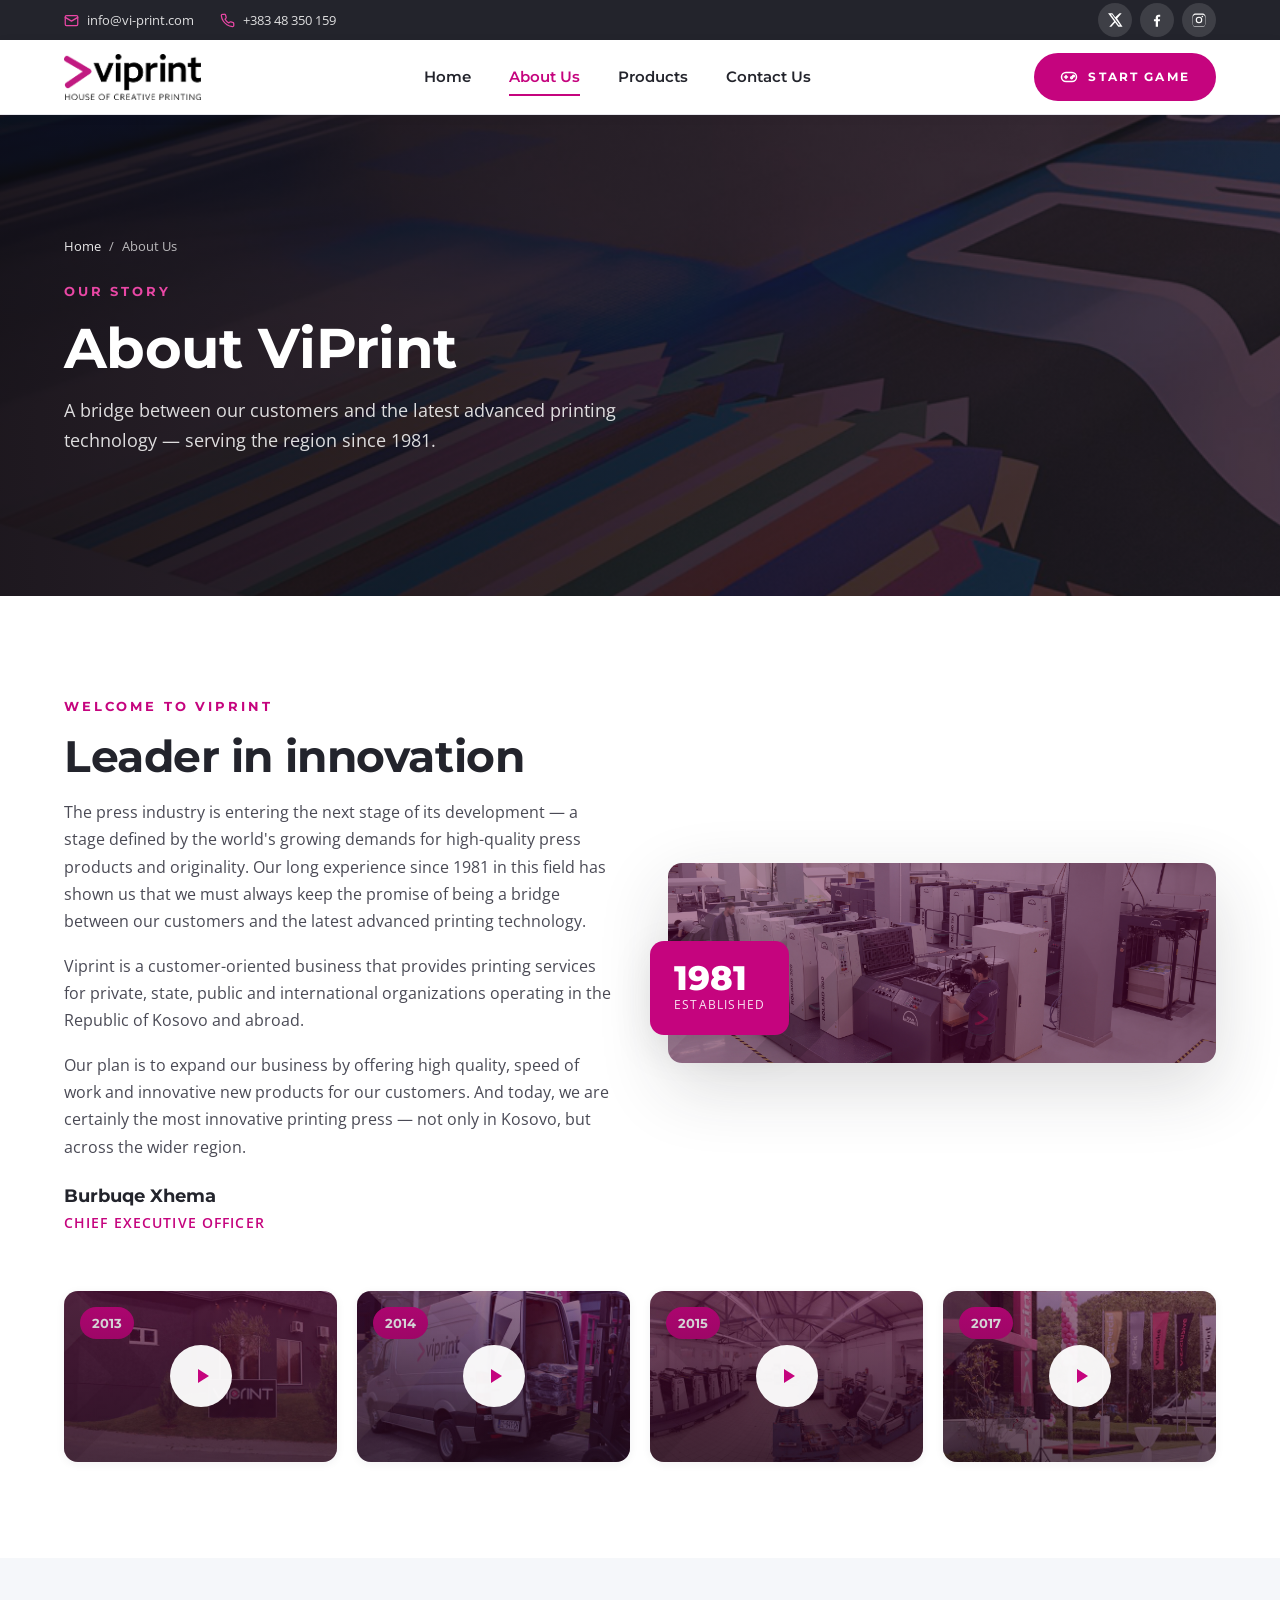
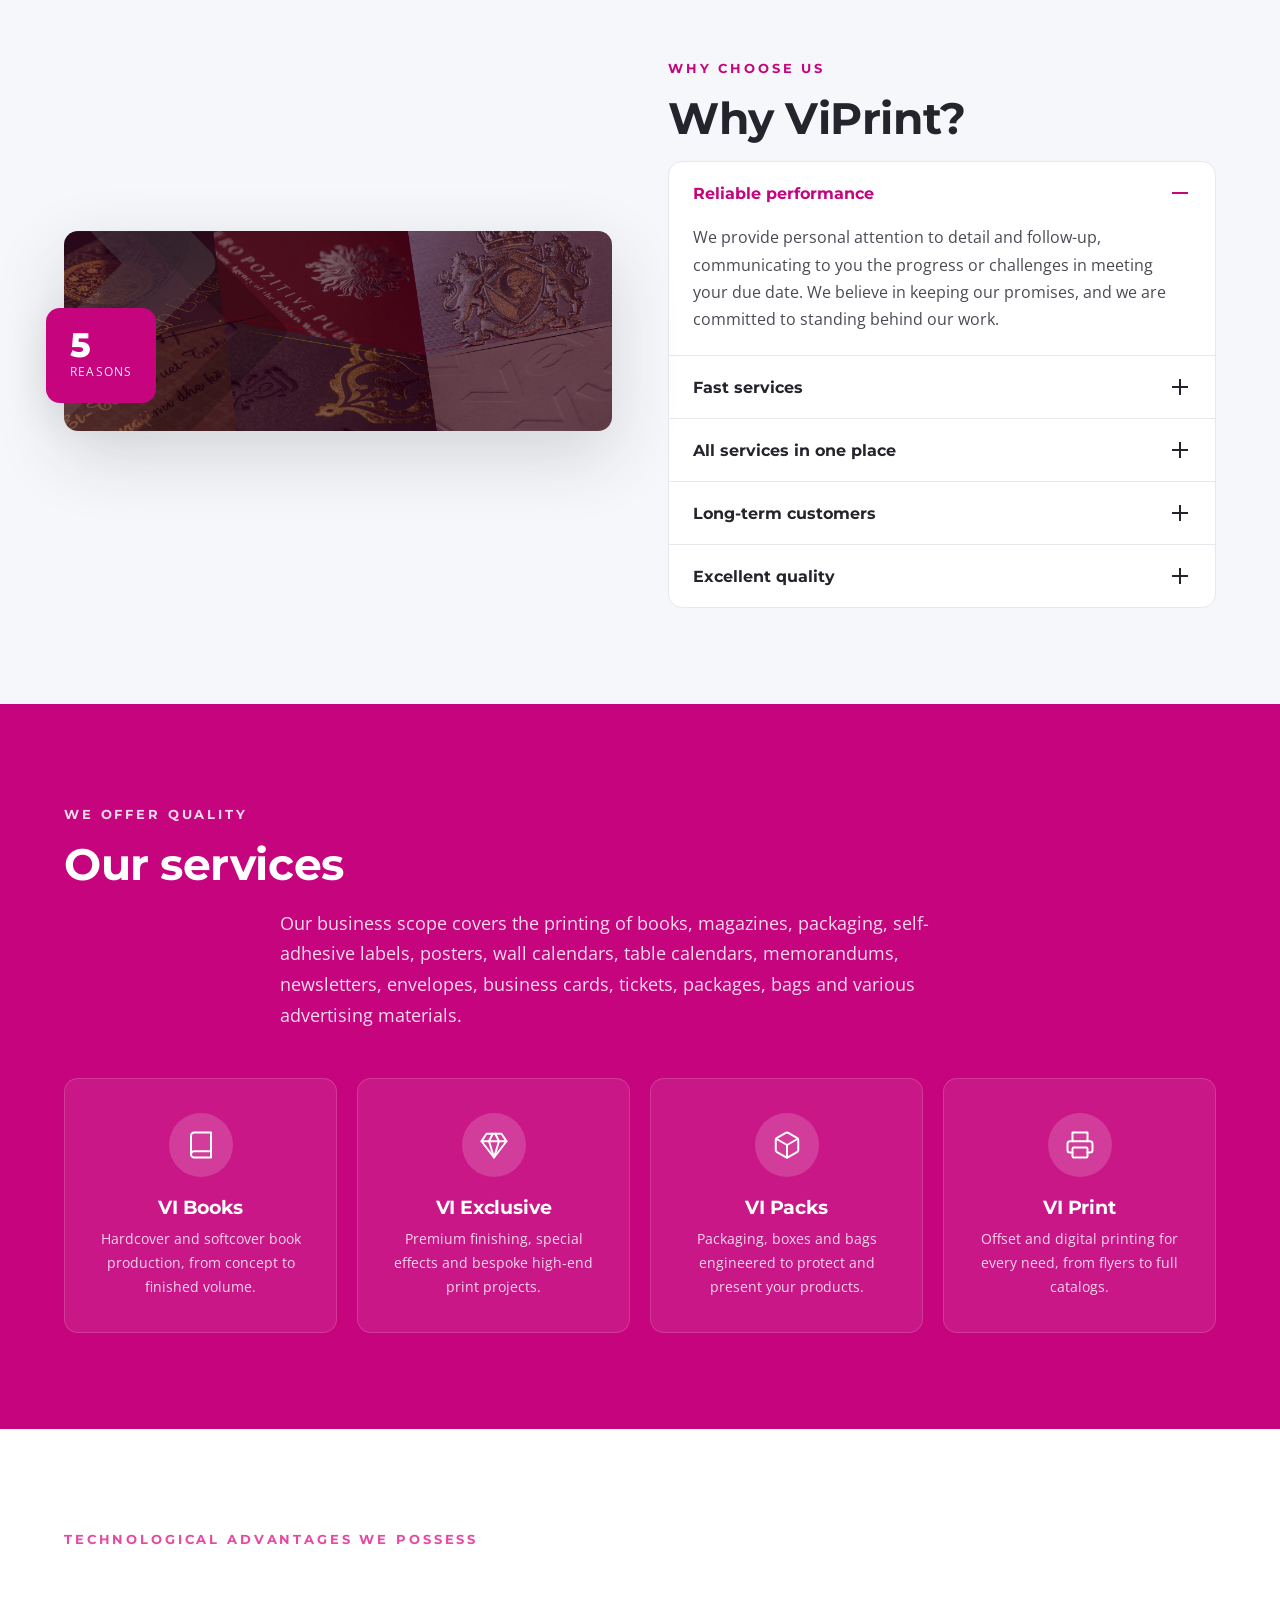
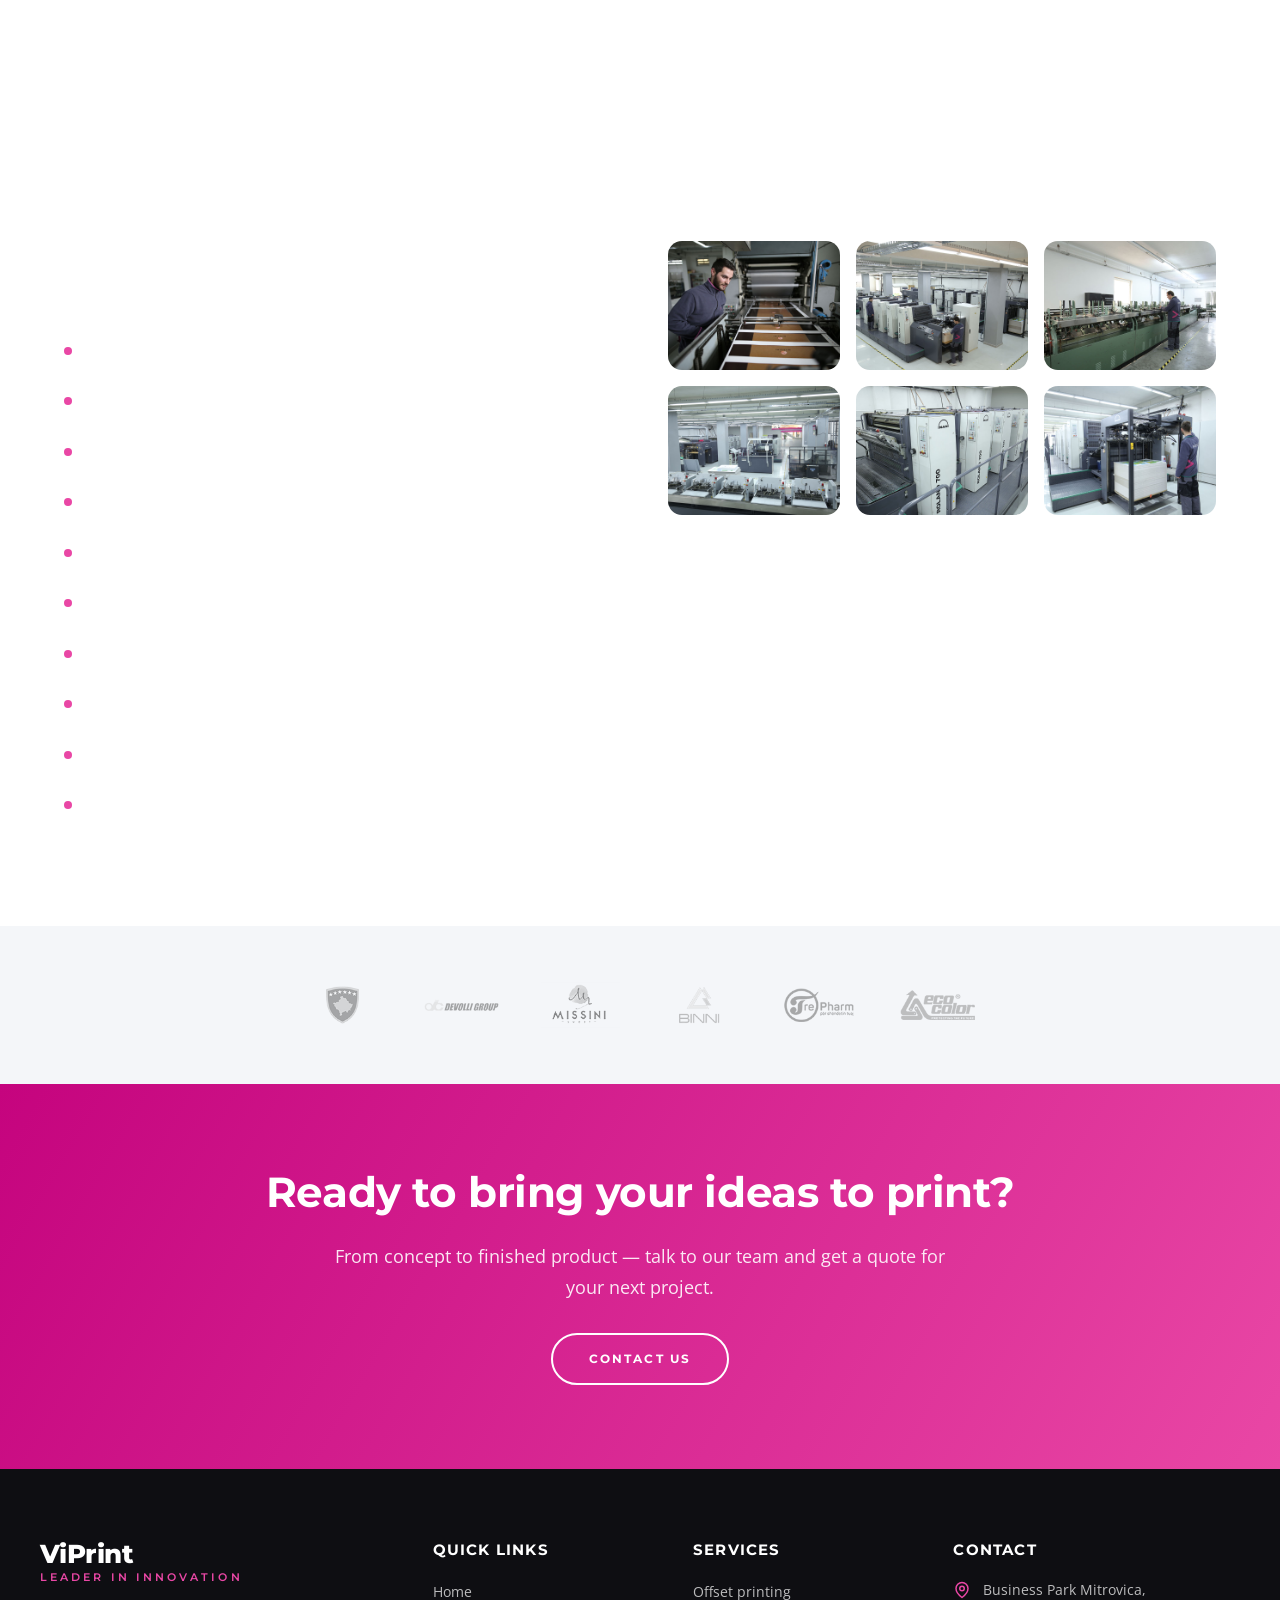
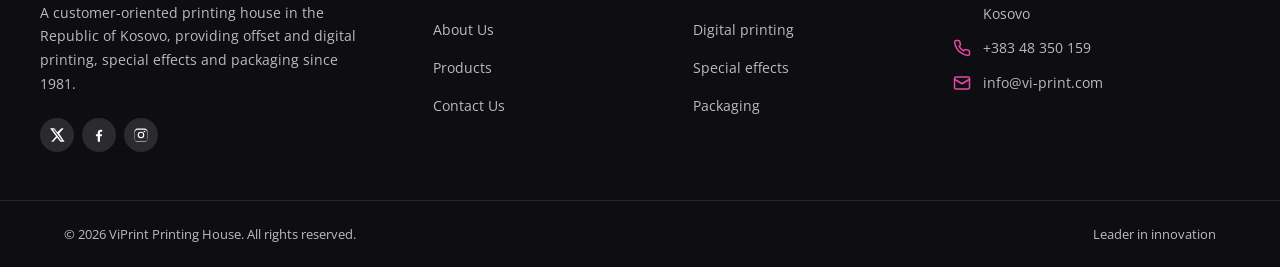
==== commit fd2633f4: "commit3" ====
--- a/about.html
+++ b/about.html
@@ -42,7 +42,7 @@
           <a href="products.html">Products</a>
           <a href="contact.html">Contact Us</a>
         </nav>
-        <a href="contact.html" class="btn btn-primary header-cta">Get a Quote</a>
+        <a href="game.html" class="btn btn-primary header-cta" target="_blank" rel="noopener"><svg viewBox="0 0 24 24" fill="none" stroke="currentColor" stroke-width="2" stroke-linecap="round" stroke-linejoin="round" width="18" height="18" aria-hidden="true"><line x1="6" y1="12" x2="10" y2="12"/><line x1="8" y1="10" x2="8" y2="14"/><circle cx="15.5" cy="13" r="1.2"/><circle cx="18" cy="10.8" r="1.2"/><rect x="2" y="6" width="20" height="12" rx="6"/></svg> Start Game</a>
         <button class="nav-toggle" id="navToggle" aria-label="Menu"><span></span><span></span><span></span></button>
       </div>
     </div>
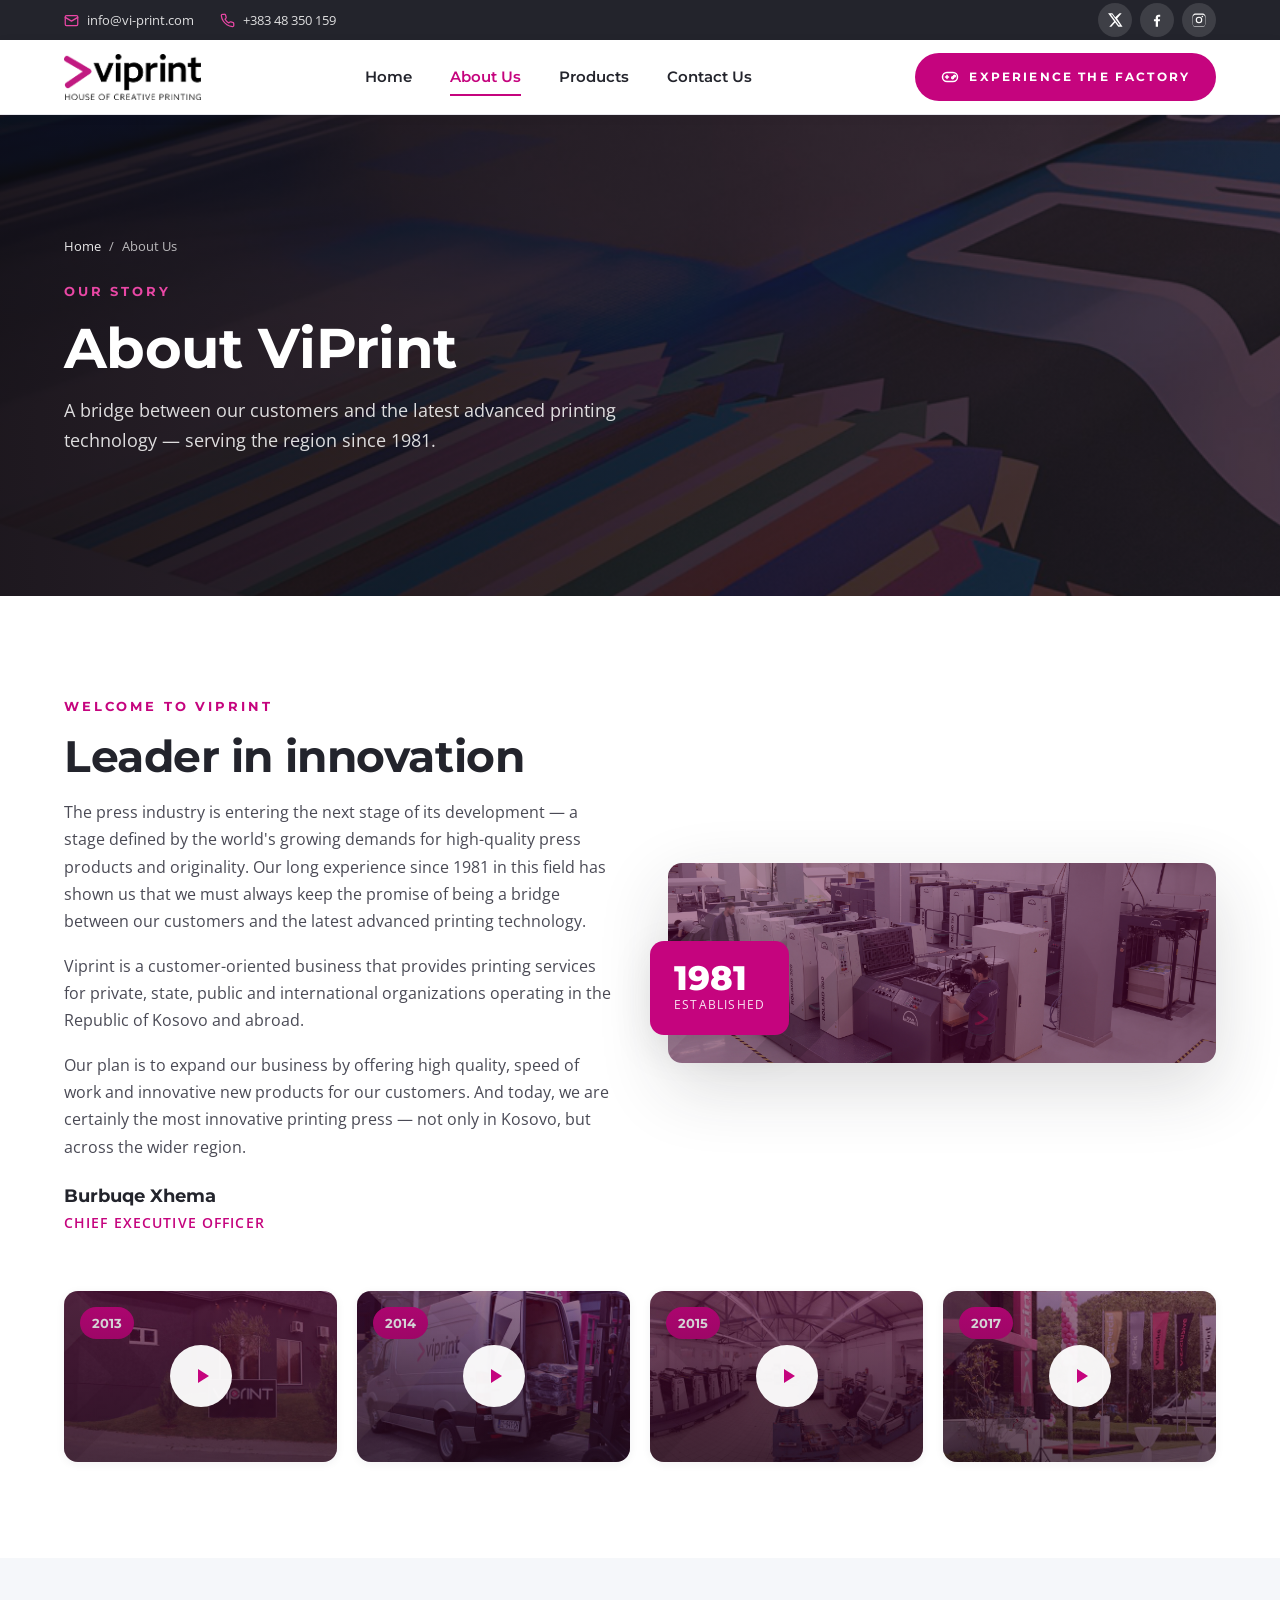
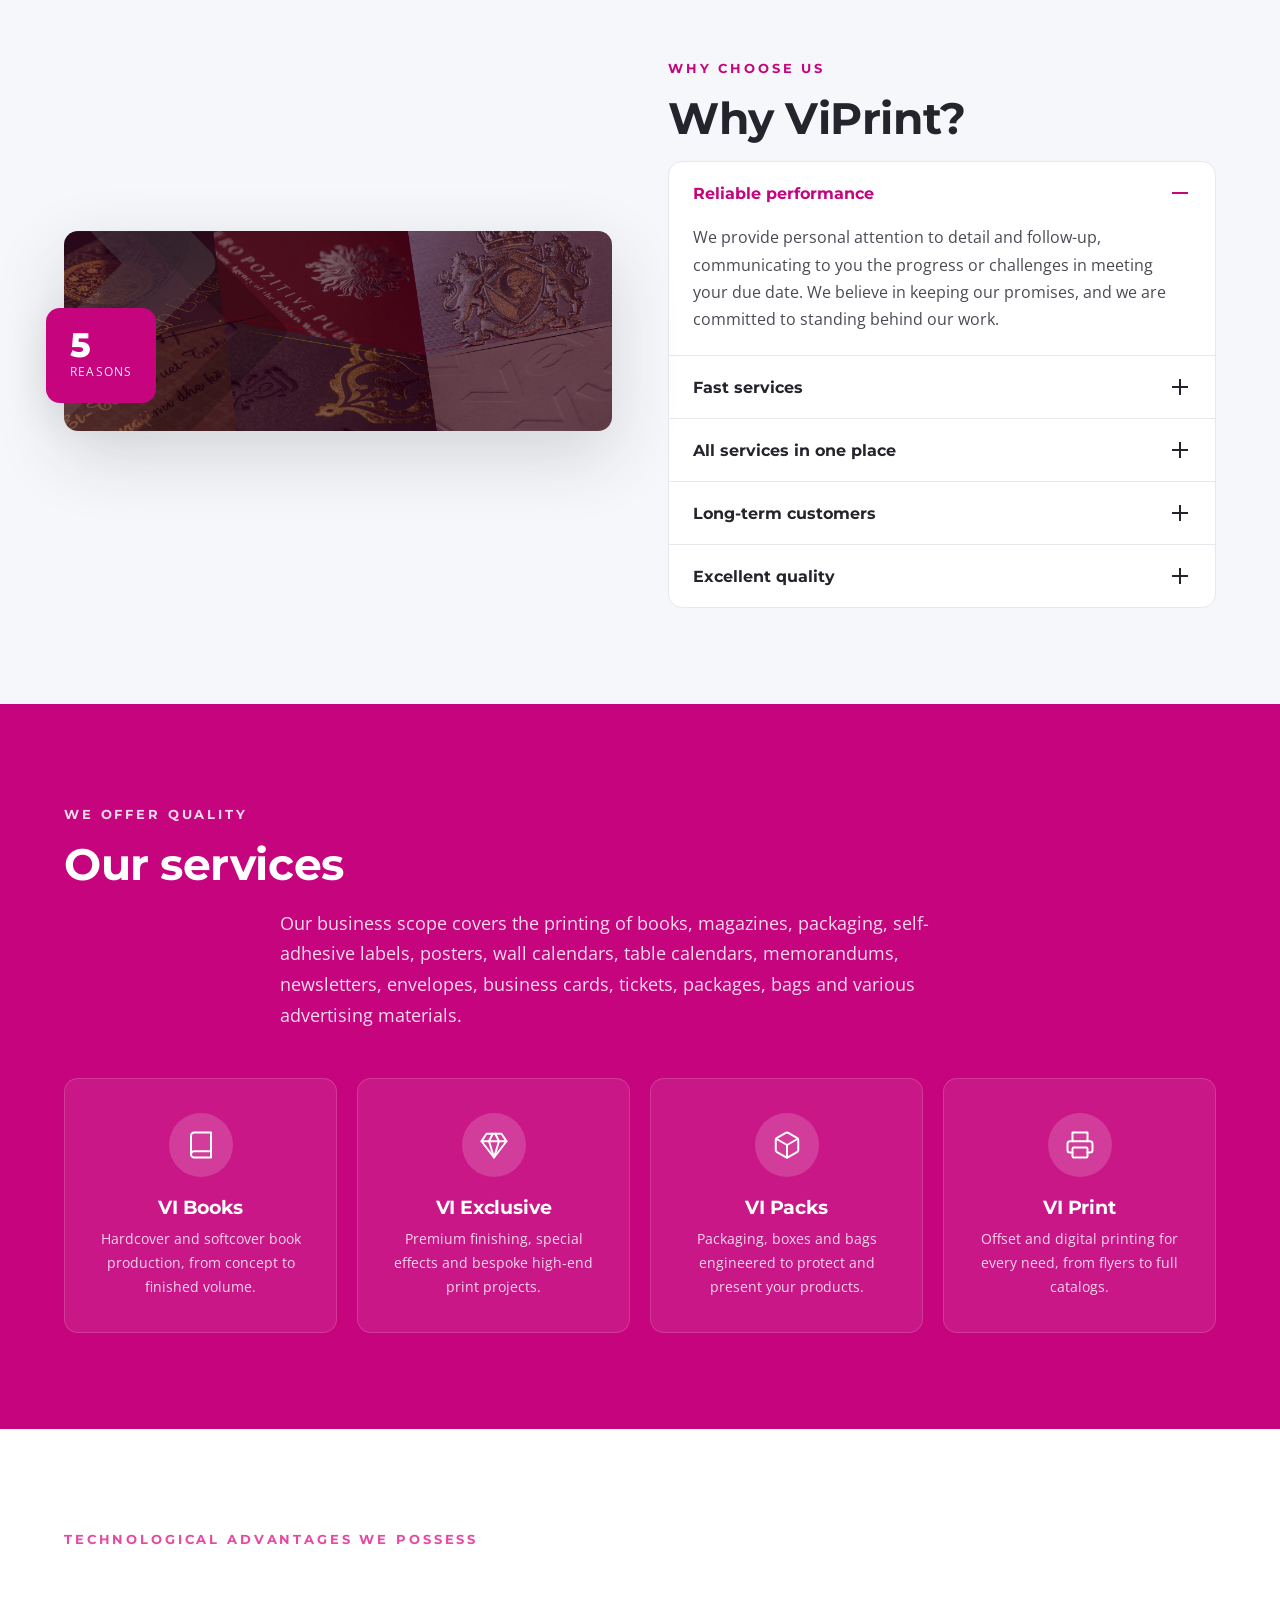
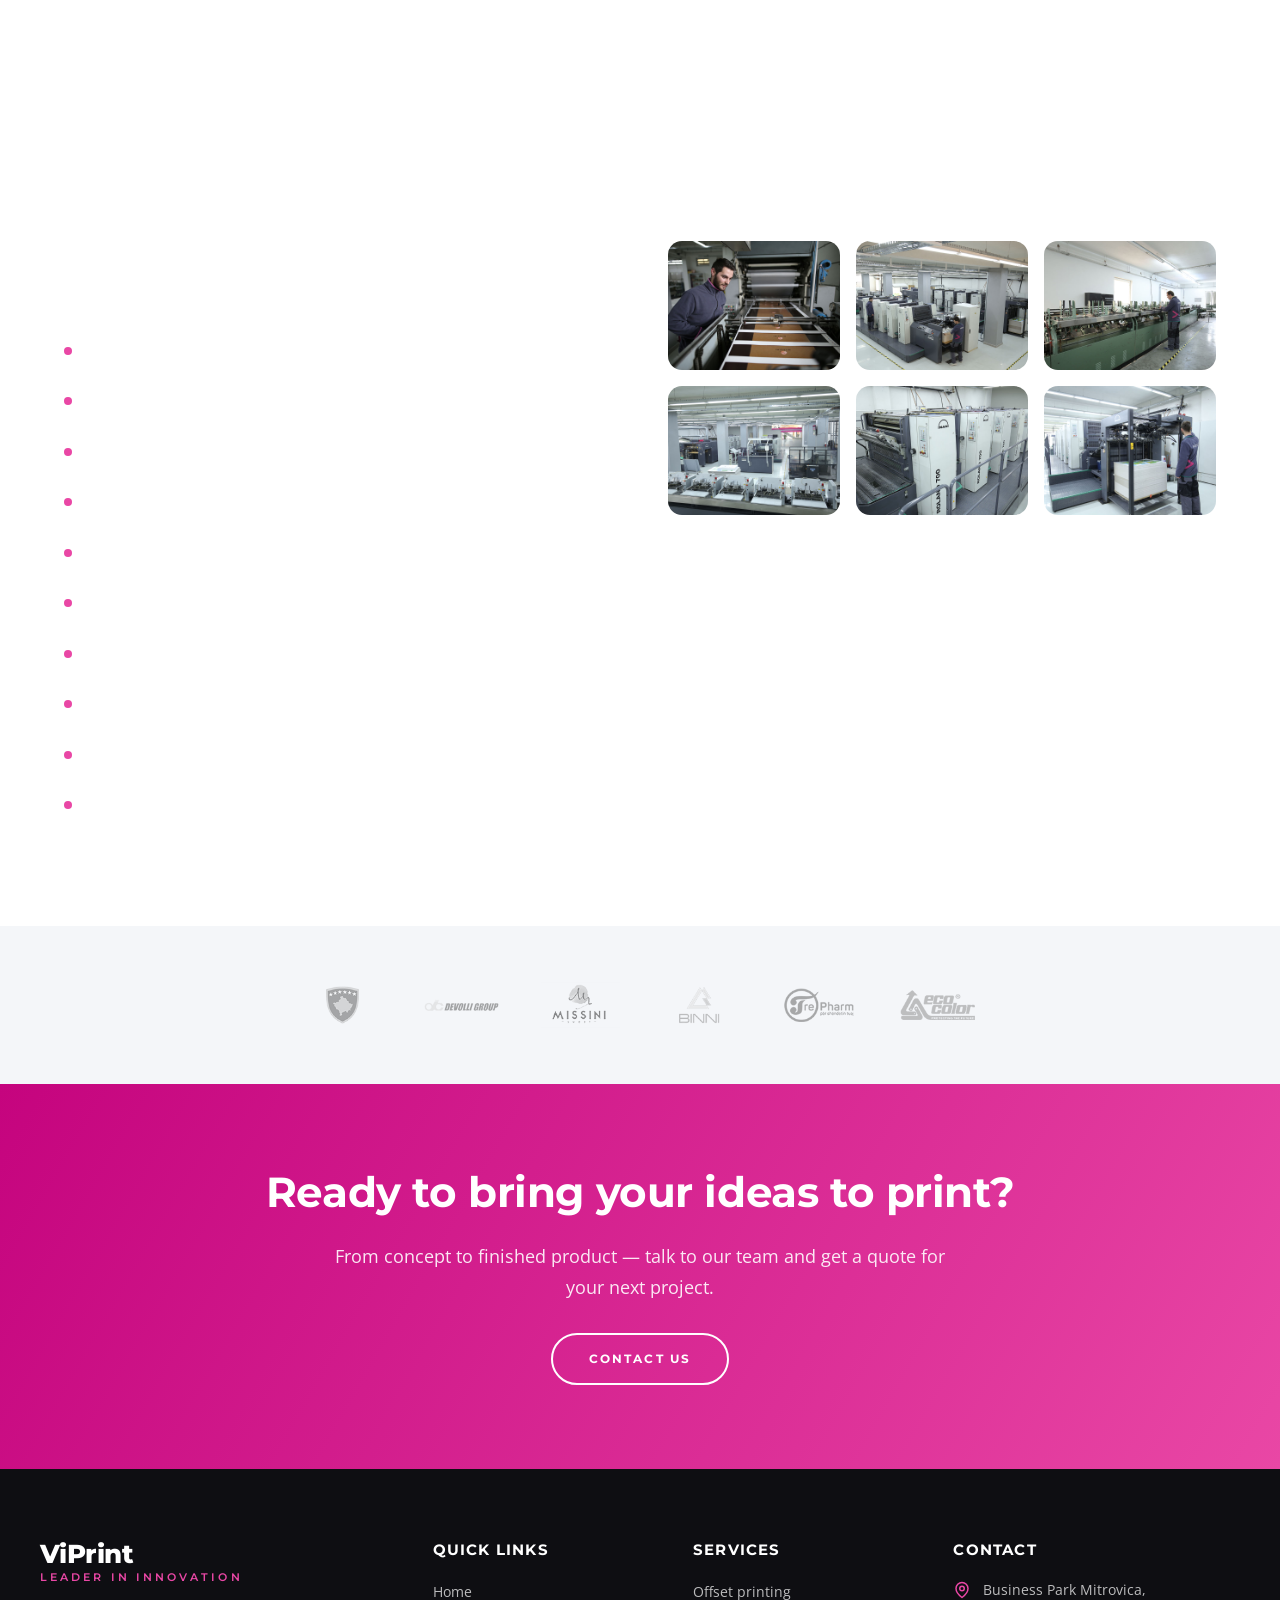
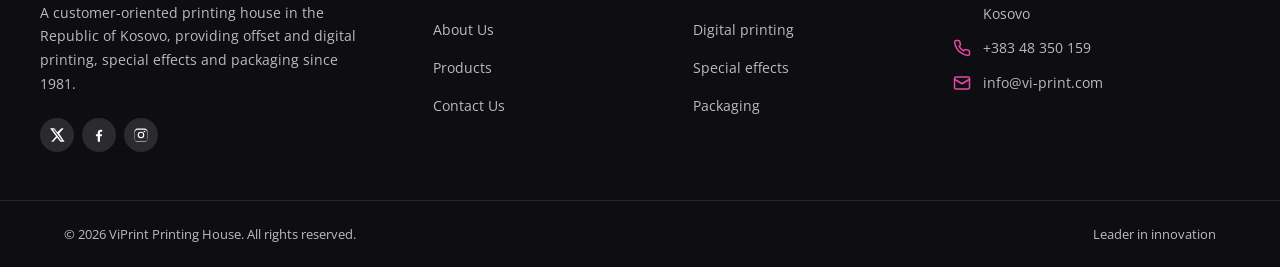
==== commit 4881fde7: "commit4" ====
--- a/about.html
+++ b/about.html
@@ -42,7 +42,7 @@
           <a href="products.html">Products</a>
           <a href="contact.html">Contact Us</a>
         </nav>
-        <a href="game.html" class="btn btn-primary header-cta" target="_blank" rel="noopener"><svg viewBox="0 0 24 24" fill="none" stroke="currentColor" stroke-width="2" stroke-linecap="round" stroke-linejoin="round" width="18" height="18" aria-hidden="true"><line x1="6" y1="12" x2="10" y2="12"/><line x1="8" y1="10" x2="8" y2="14"/><circle cx="15.5" cy="13" r="1.2"/><circle cx="18" cy="10.8" r="1.2"/><rect x="2" y="6" width="20" height="12" rx="6"/></svg> Start Game</a>
+        <a href="game.html" class="btn btn-primary header-cta" target="_blank" rel="noopener"><svg viewBox="0 0 24 24" fill="none" stroke="currentColor" stroke-width="2" stroke-linecap="round" stroke-linejoin="round" width="18" height="18" aria-hidden="true"><line x1="6" y1="12" x2="10" y2="12"/><line x1="8" y1="10" x2="8" y2="14"/><circle cx="15.5" cy="13" r="1.2"/><circle cx="18" cy="10.8" r="1.2"/><rect x="2" y="6" width="20" height="12" rx="6"/></svg> Experience The Factory</a>
         <button class="nav-toggle" id="navToggle" aria-label="Menu"><span></span><span></span><span></span></button>
       </div>
     </div>
